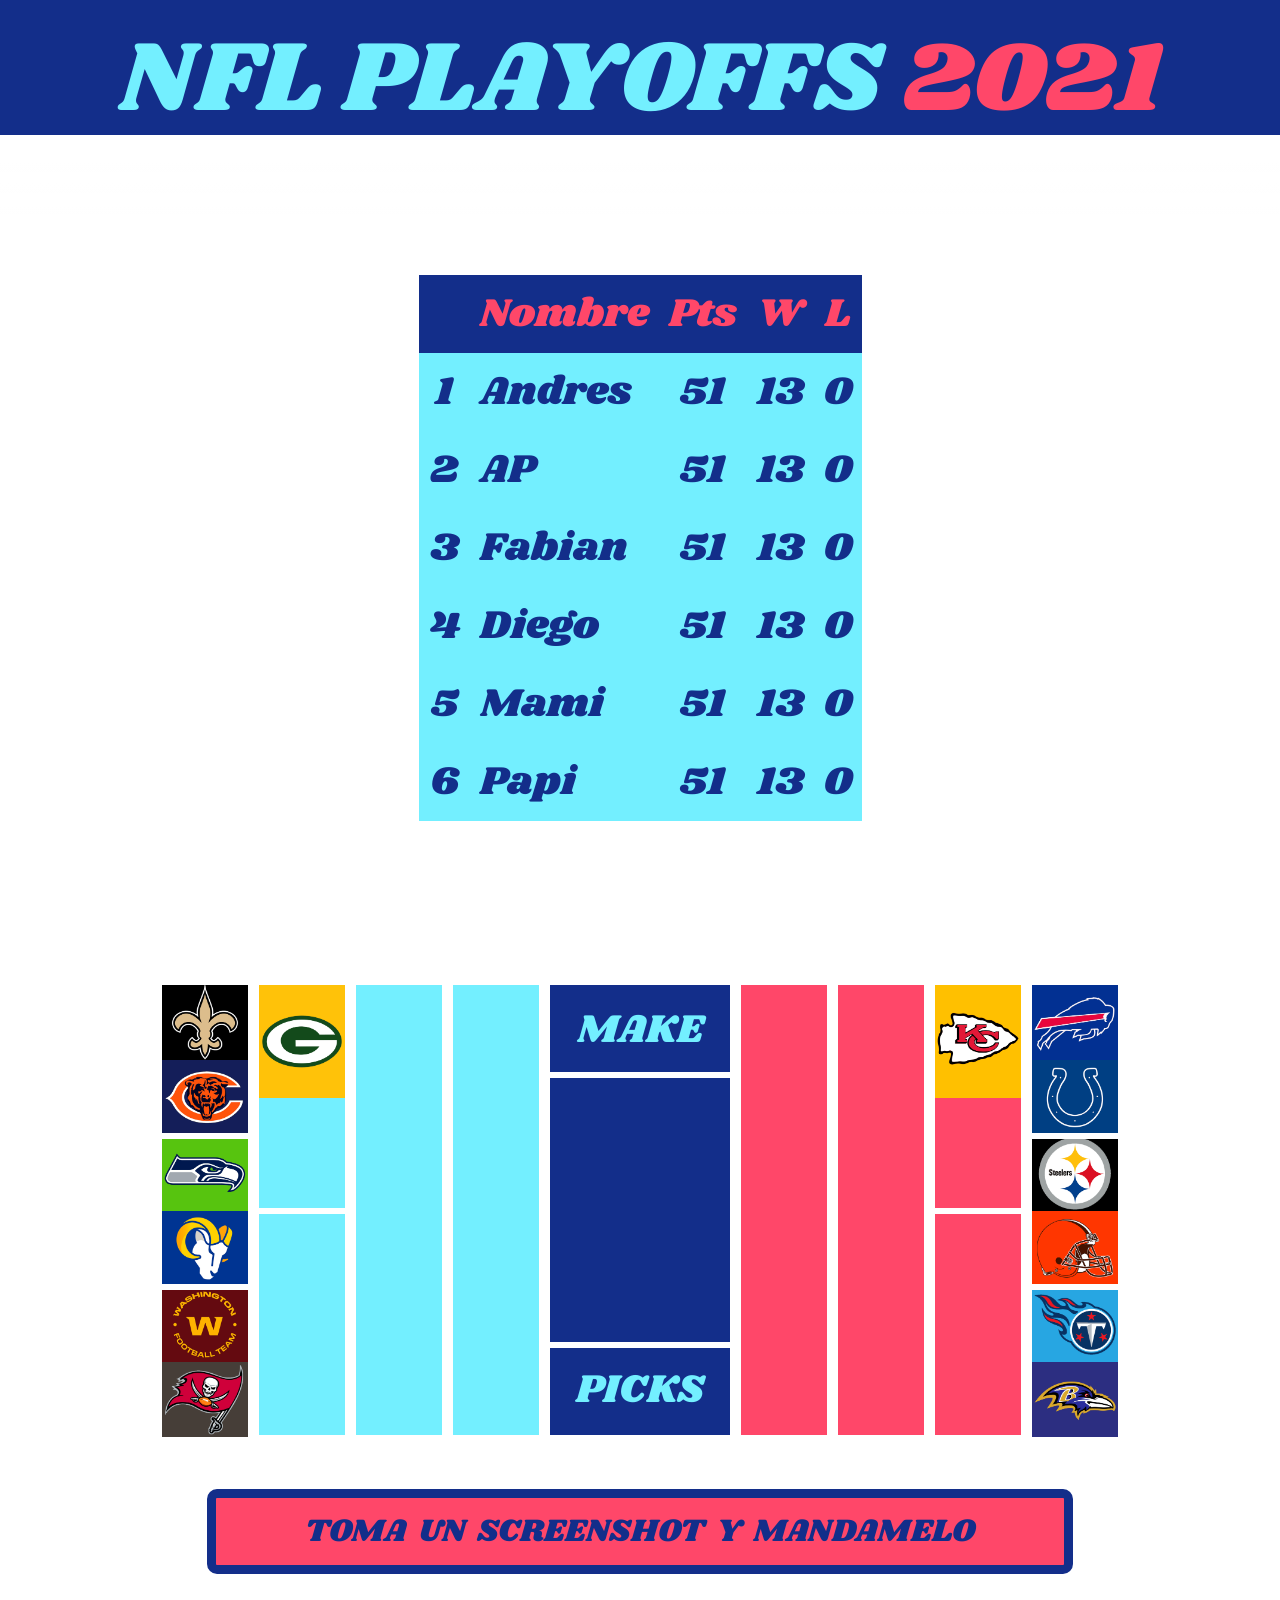
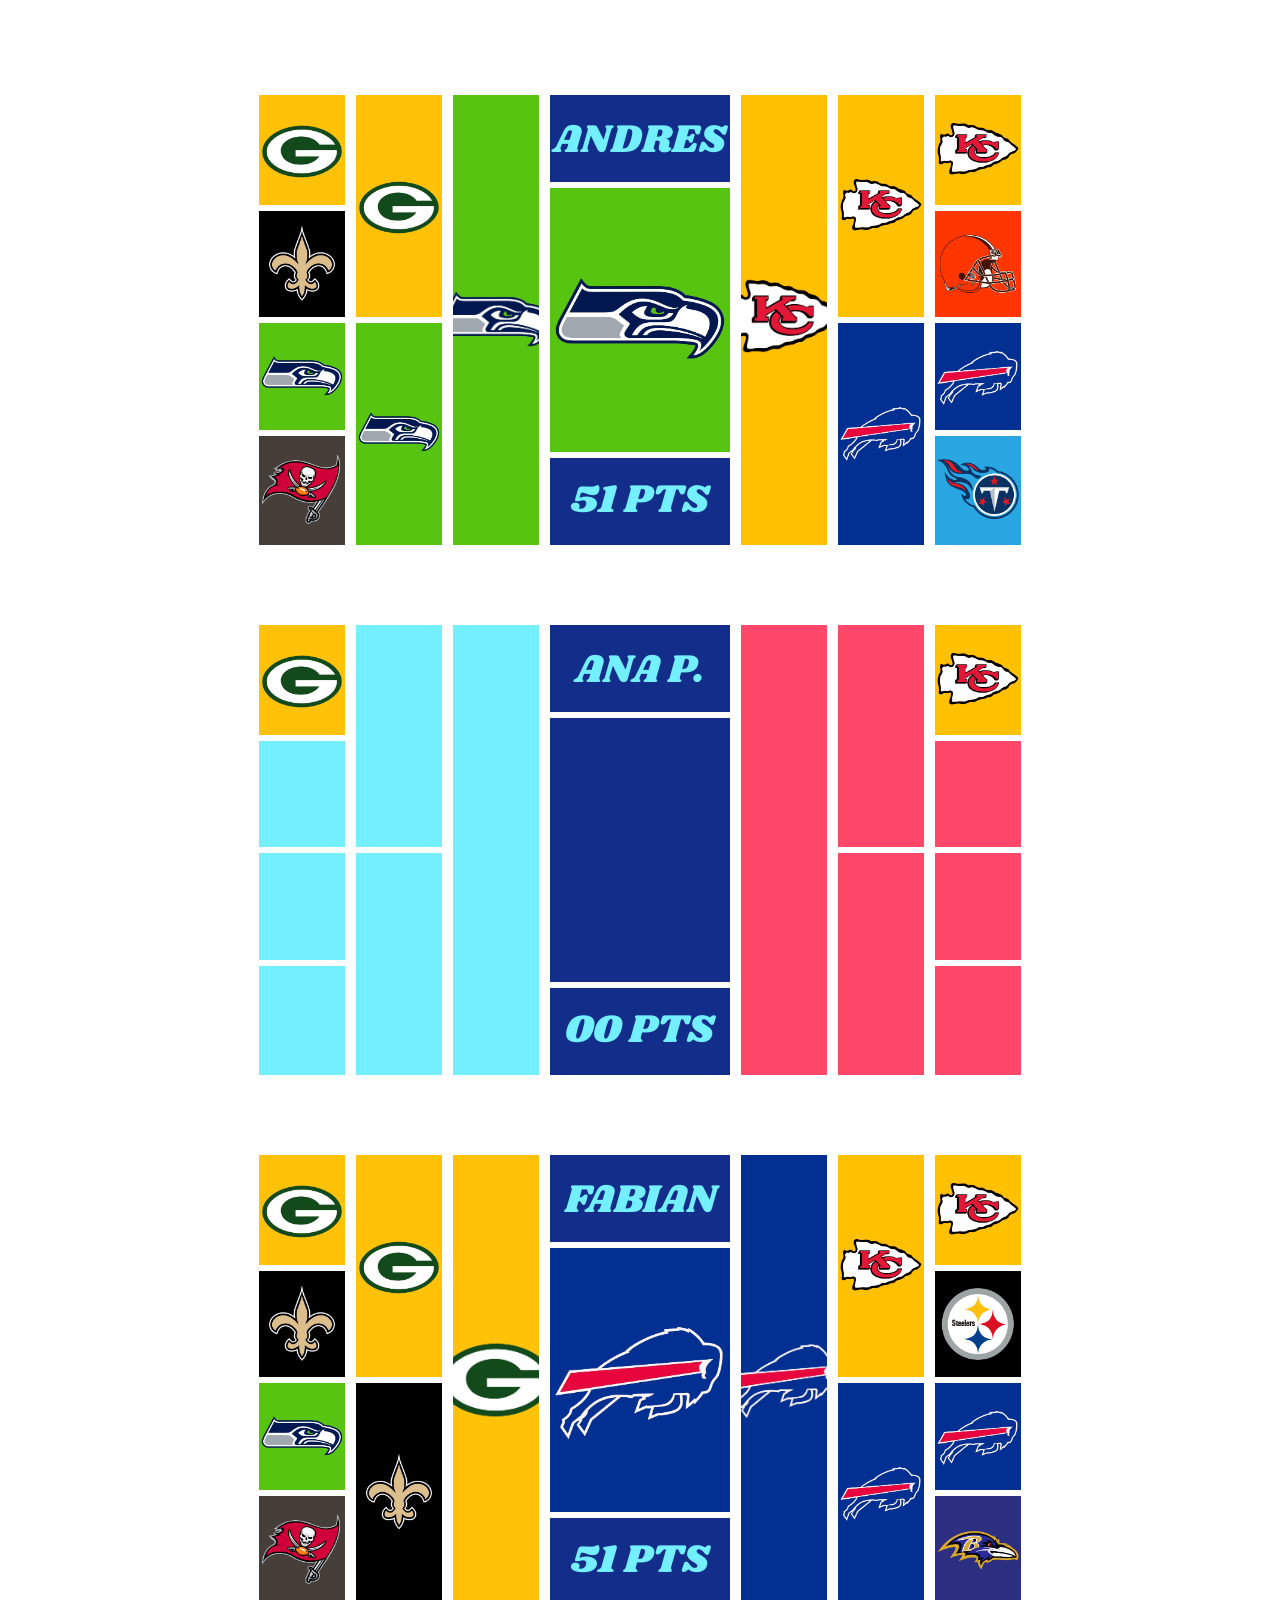
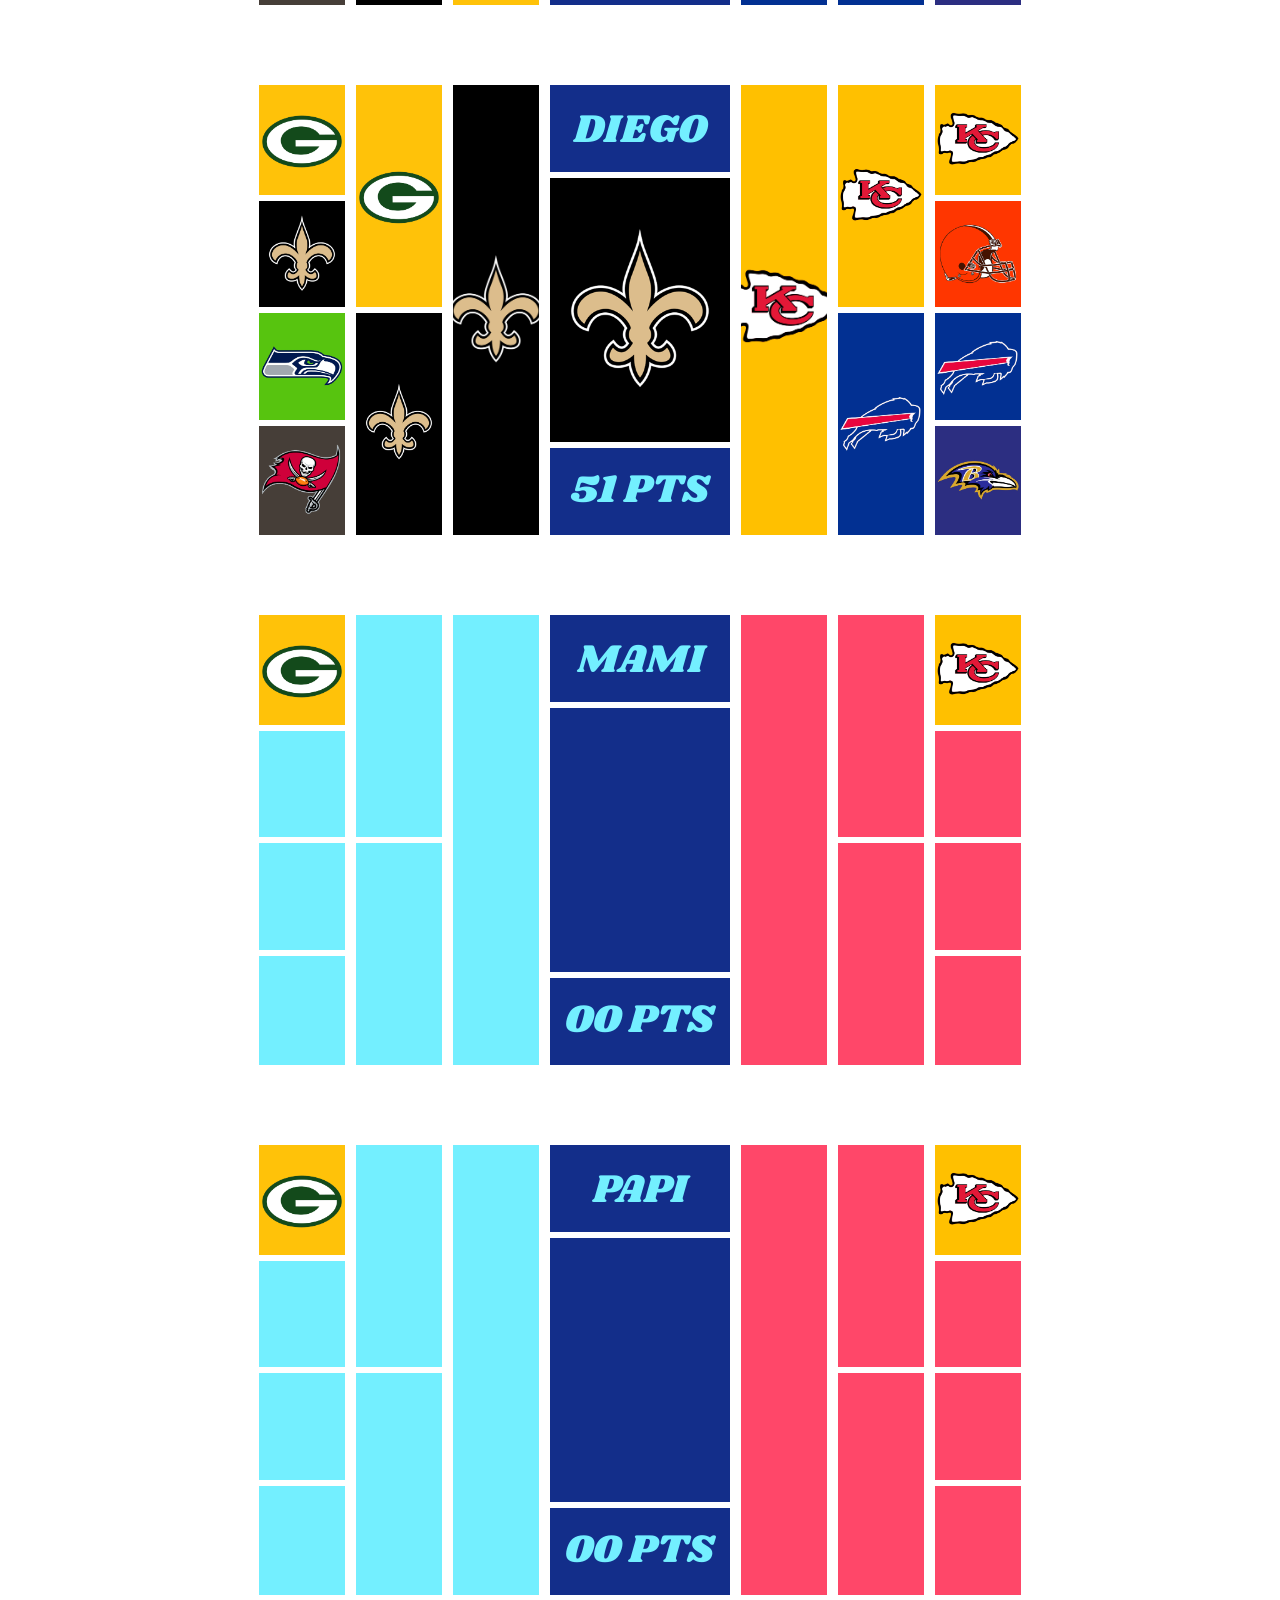
==== index.html @ fc42dcd6 "u" ====
<!doctype html>

<html>
<head>
  <meta charset="utf-8">
  <title>Predictions</title>

  <link rel="stylesheet" href="css/style.css">
  <script src="js/jquery-3.5.1.min.js"></script>
  <script src="js/script.js"></script>
  <script src="js/make_picks.js"></script>

	<link rel="icon" href="icon.png">
  <link rel="apple-touch-icon-precomposed" href="custom_icon.png"/> 
  <link rel="apple-touch-icon" href="custom_icon.png"/> 
  <meta name="apple-mobile-web-app-capable" content="yes" />
  
  <!-- fonts -->
  <link rel="preconnect" href="https://fonts.gstatic.com">
  <link href="https://fonts.googleapis.com/css2?family=Shrikhand&display=swap" rel="stylesheet">
</head>


<body onload="initPicks(); init(); ">
<div class="bar">
</div>

<div class="bar2 sticky">
	<span class="headin">NFL PLAYOFFS </span>
	<span class="headin h2">2021</span>
	
	<div class="bar3">
	</div>
</div>



<div style="height: 110px;"></div>


<!-- STANDINGS -->
<div class="ptable">
  	<table>
		<tr class="col">
			<th></th>
			<th class="name">Nombre</th>
			<th>Pts</th>
			<th>W</th>
			<th>L</th>
        </tr>
            
		<tr class="wpos st0">
			<td>1</td>
			<td class="name">Andres</td>
			<td class="p">0</td>
			<td class="w">0</td>
			<td class="l">0</td>
		</tr>
		<tr class="wpos st1">
			<td>2</td>
			<td class="name">Ana Paula</td>
			<td class="p">0</td>
			<td class="w">0</td>
			<td class="l">0</td>
        </tr>
        <tr class="wpos st2">
			<td>3</td>
			<td class="name">Fabian</td>
			<td class="p">0</td>
			<td class="w">0</td>
			<td class="l">0</td>
		</tr>
		<tr class="wpos st3">
			<td>4</td>
			<td class="name">Diego</td>
			<td class="p">0</td>
			<td class="w">0</td>
			<td class="l">0</td>
        </tr>
        <tr class="wpos st4">
			<td>5</td>
			<td class="name">Mami</td>
			<td class="p">0</td>
			<td class="w">0</td>
			<td class="l">0</td>
		</tr>
		<tr class="wpos st5">
			<td>6</td>
			<td class="name">Papi</td>
			<td class="p">0</td>
			<td class="w">0</td>
			<td class="l">0</td>
        </tr>
	</table>
</div>


<div style="height: 50px;"></div>

<!-- MAKE PICKS -->
<div class="predBlock makePredBlock">
	<div class="roundBlock wcBlock nfc">
		<div class="wcGameBlock teamBlock g0">
			<div onclick="pick(0, 0)" class="gameTeam t0"></div>
			<div onclick="pick(0, 1)" class="gameTeam t1"></div>
		</div>
		<div class="wcGameBlock teamBlock g1">
			<div onclick="pick(1, 0)" class="gameTeam t0"></div>
			<div onclick="pick(1, 1)" class="gameTeam t1"></div>
		</div>
		<div class="wcGameBlock teamBlock g2">
			<div onclick="pick(2, 0)" class="gameTeam t0"></div>
			<div onclick="pick(2, 1)" class="gameTeam t1"></div>
		</div>
	</div>

	<div class="roundBlock divBlock nfc">		
		<div class="divGameBlock teamBlock g6">
			<div onclick="pick(6, 0)" class="gameTeam t0"></div>
			<div onclick="pick(6, 1)" class="gameTeam t1"></div>
		</div>
		<div class="divGameBlock teamBlock g7">
			<div onclick="pick(7, 0)" class="gameTeam t0"></div>
			<div onclick="pick(7, 1)" class="gameTeam t1"></div>
		</div>
	</div>

	<div class="roundBlock confBlock nfc g10">
		<div class="confGameBlock teamBlock">
			<div onclick="pick(10, 0)" class="gameTeam t0"></div>
			<div onclick="pick(10, 1)" class="gameTeam t1"></div>
		</div>	
	</div>

	<div class="roundBlock sbBlock nfc g12">
		<div onclick="pick(12, 0)" class="teamBlock sbTeam t0"></div>
	</div>

	<div class="roundBlock champBlock">
		<div class="teamBlock nameBlock">
			<p>MAKE</p>
		</div>
		<div class="teamBlock champTeam"></div>
		<div class="teamBlock ptsBlock">
			<p class="ptsP">PICKS</p>
		</div>
	</div>

	<div class="roundBlock sbBlock afc g12">
		<div onclick="pick(12, 1)" class="teamBlock sbTeam t1"></div>
	</div>

	<div class="roundBlock confBlock afc g11">	
		<div class="confGameBlock teamBlock">
			<div onclick="pick(11, 0)" class="gameTeam t0"></div>
			<div onclick="pick(11, 1)" class="gameTeam t1"></div>
		</div>	
	</div>

	<div class="roundBlock divBlock afc g8">
		<div class="divGameBlock teamBlock">
			<div onclick="pick(8, 0)" class="gameTeam t0"></div>
			<div onclick="pick(8, 1)" class="gameTeam t1"></div>
		</div>
		<div class="divGameBlock teamBlock g9">
			<div onclick="pick(9, 0)" class="gameTeam t0"></div>
			<div onclick="pick(9, 1)" class="gameTeam t1"></div>
		</div>
	</div>

	<div class="roundBlock wcBlock afc">
		<div class="wcGameBlock teamBlock g3">
			<div onclick="pick(3, 0)" class="gameTeam t0"></div>
			<div onclick="pick(3, 1)" class="gameTeam t1"></div>
		</div>
		<div class="wcGameBlock teamBlock g4">
			<div onclick="pick(4, 0)" class="gameTeam t0"></div>
			<div onclick="pick(4, 1)" class="gameTeam t1"></div>
		</div>
		<div class="wcGameBlock teamBlock g5">
			<div onclick="pick(5, 0)" class="gameTeam t0"></div>
			<div onclick="pick(5, 1)" class="gameTeam t1"></div>
		</div>
	</div>
	
	<div class="submit">
		<input value="TOMA  UN  SCREENSHOT  Y  MANDAMELO"></input>
	</div>
</div>


<div id="bot" style="height: 100px;"></div>



<div class="predBlock AndresPredBlock">
	<div class="roundBlock divBlock nfc">
		<div class="teamBlock divTeam tGB"></div>
		<div class="teamBlock divTeam t0"></div>
		<div class="teamBlock divTeam t1"></div>
		<div class="teamBlock divTeam t2"></div>
	</div>
	<div class="roundBlock confBlock nfc">
		<div class="teamBlock confTeam t0"></div>
		<div class="teamBlock confTeam t1"></div>
	</div>
	<div class="roundBlock sbBlock nfc">
		<div class="teamBlock sbTeam t0"></div>
	</div>

	<div class="roundBlock champBlock">
		<div class="teamBlock nameBlock">
			<p>ANDRES</p>
		</div>
		<div class="teamBlock champTeam"></div>
		<div class="teamBlock ptsBlock">
			<p class="ptsP">00 PTS</p>
		</div>
	</div>

	<div class="roundBlock sbBlock afc">
		<div class="teamBlock sbTeam t1"></div>
	</div>
	<div class="roundBlock confBlock afc">
		<div class="teamBlock confTeam t2"></div>
		<div class="teamBlock confTeam t3"></div>
	</div>
	<div class="roundBlock divBlock afc">
		<div class="teamBlock divTeam tKC"></div>
		<div class="teamBlock divTeam t3"></div>
		<div class="teamBlock divTeam t4"></div>
		<div class="teamBlock divTeam t5"></div>
	</div>
</div>


<div class="predBlock APPredBlock">
	<div class="roundBlock divBlock nfc">
		<div class="teamBlock divTeam tGB"></div>
		<div class="teamBlock divTeam t0"></div>
		<div class="teamBlock divTeam t1"></div>
		<div class="teamBlock divTeam t2"></div>
	</div>
	<div class="roundBlock confBlock nfc">
		<div class="teamBlock confTeam t0"></div>
		<div class="teamBlock confTeam t1"></div>
	</div>
	<div class="roundBlock sbBlock nfc">
		<div class="teamBlock sbTeam t0"></div>
	</div>

	<div class="roundBlock champBlock">
		<div class="teamBlock nameBlock">
			<p>ANA P.</p>
		</div>
		<div class="teamBlock champTeam"></div>
		<div class="teamBlock ptsBlock">
			<p class="ptsP">00 PTS</p>
		</div>
	</div>

	<div class="roundBlock sbBlock afc">
		<div class="teamBlock sbTeam t1"></div>
	</div>
	<div class="roundBlock confBlock afc">
		<div class="teamBlock confTeam t2"></div>
		<div class="teamBlock confTeam t3"></div>
	</div>
	<div class="roundBlock divBlock afc">
		<div class="teamBlock divTeam tKC"></div>
		<div class="teamBlock divTeam t3"></div>
		<div class="teamBlock divTeam t4"></div>
		<div class="teamBlock divTeam t5"></div>
	</div>
</div>


<div class="predBlock FabianPredBlock">
	<div class="roundBlock divBlock nfc">
		<div class="teamBlock divTeam tGB"></div>
		<div class="teamBlock divTeam t0"></div>
		<div class="teamBlock divTeam t1"></div>
		<div class="teamBlock divTeam t2"></div>
	</div>
	<div class="roundBlock confBlock nfc">
		<div class="teamBlock confTeam t0"></div>
		<div class="teamBlock confTeam t1"></div>
	</div>
	<div class="roundBlock sbBlock nfc">
		<div class="teamBlock sbTeam t0"></div>
	</div>

	<div class="roundBlock champBlock">
		<div class="teamBlock nameBlock">
			<p>FABIAN</p>
		</div>
		<div class="teamBlock champTeam"></div>
		<div class="teamBlock ptsBlock">
			<p class="ptsP">00 PTS</p>
		</div>
	</div>

	<div class="roundBlock sbBlock afc">
		<div class="teamBlock sbTeam t1"></div>
	</div>
	<div class="roundBlock confBlock afc">
		<div class="teamBlock confTeam t2"></div>
		<div class="teamBlock confTeam t3"></div>
	</div>
	<div class="roundBlock divBlock afc">
		<div class="teamBlock divTeam tKC"></div>
		<div class="teamBlock divTeam t3"></div>
		<div class="teamBlock divTeam t4"></div>
		<div class="teamBlock divTeam t5"></div>
	</div>
</div>


<div class="predBlock DiegoPredBlock">
	<div class="roundBlock divBlock nfc">
		<div class="teamBlock divTeam tGB"></div>
		<div class="teamBlock divTeam t0"></div>
		<div class="teamBlock divTeam t1"></div>
		<div class="teamBlock divTeam t2"></div>
	</div>
	<div class="roundBlock confBlock nfc">
		<div class="teamBlock confTeam t0"></div>
		<div class="teamBlock confTeam t1"></div>
	</div>
	<div class="roundBlock sbBlock nfc">
		<div class="teamBlock sbTeam t0"></div>
	</div>

	<div class="roundBlock champBlock">
		<div class="teamBlock nameBlock">
			<p>DIEGO</p>
		</div>
		<div class="teamBlock champTeam"></div>
		<div class="teamBlock ptsBlock">
			<p class="ptsP">00 PTS</p>
		</div>
	</div>

	<div class="roundBlock sbBlock afc">
		<div class="teamBlock sbTeam t1"></div>
	</div>
	<div class="roundBlock confBlock afc">
		<div class="teamBlock confTeam t2"></div>
		<div class="teamBlock confTeam t3"></div>
	</div>
	<div class="roundBlock divBlock afc">
		<div class="teamBlock divTeam tKC"></div>
		<div class="teamBlock divTeam t3"></div>
		<div class="teamBlock divTeam t4"></div>
		<div class="teamBlock divTeam t5"></div>
	</div>
</div>


<div class="predBlock MamiPredBlock">
	<div class="roundBlock divBlock nfc">
		<div class="teamBlock divTeam tGB"></div>
		<div class="teamBlock divTeam t0"></div>
		<div class="teamBlock divTeam t1"></div>
		<div class="teamBlock divTeam t2"></div>
	</div>
	<div class="roundBlock confBlock nfc">
		<div class="teamBlock confTeam t0"></div>
		<div class="teamBlock confTeam t1"></div>
	</div>
	<div class="roundBlock sbBlock nfc">
		<div class="teamBlock sbTeam t0"></div>
	</div>

	<div class="roundBlock champBlock">
		<div class="teamBlock nameBlock">
			<p>MAMI</p>
		</div>
		<div class="teamBlock champTeam"></div>
		<div class="teamBlock ptsBlock">
			<p class="ptsP">00 PTS</p>
		</div>
	</div>

	<div class="roundBlock sbBlock afc">
		<div class="teamBlock sbTeam t1"></div>
	</div>
	<div class="roundBlock confBlock afc">
		<div class="teamBlock confTeam t2"></div>
		<div class="teamBlock confTeam t3"></div>
	</div>
	<div class="roundBlock divBlock afc">
		<div class="teamBlock divTeam tKC"></div>
		<div class="teamBlock divTeam t3"></div>
		<div class="teamBlock divTeam t4"></div>
		<div class="teamBlock divTeam t5"></div>
	</div>
</div>


<div class="predBlock PapiPredBlock">
	<div class="roundBlock divBlock nfc">
		<div class="teamBlock divTeam tGB"></div>
		<div class="teamBlock divTeam t0"></div>
		<div class="teamBlock divTeam t1"></div>
		<div class="teamBlock divTeam t2"></div>
	</div>
	<div class="roundBlock confBlock nfc">
		<div class="teamBlock confTeam t0"></div>
		<div class="teamBlock confTeam t1"></div>
	</div>
	<div class="roundBlock sbBlock nfc">
		<div class="teamBlock sbTeam t0"></div>
	</div>

	<div class="roundBlock champBlock">
		<div class="teamBlock nameBlock">
			<p>PAPI</p>
		</div>
		<div class="teamBlock champTeam"></div>
		<div class="teamBlock ptsBlock">
			<p class="ptsP">00 PTS</p>
		</div>
	</div>

	<div class="roundBlock sbBlock afc">
		<div class="teamBlock sbTeam t1"></div>
	</div>
	<div class="roundBlock confBlock afc">
		<div class="teamBlock confTeam t2"></div>
		<div class="teamBlock confTeam t3"></div>
	</div>
	<div class="roundBlock divBlock afc">
		<div class="teamBlock divTeam tKC"></div>
		<div class="teamBlock divTeam t3"></div>
		<div class="teamBlock divTeam t4"></div>
		<div class="teamBlock divTeam t5"></div>
	</div>
</div>




</body>

</html>
---- css/style.css ----
:root {
    --blue-color: rgb(19, 46, 138);
    --teal-color: rgb(115, 239, 255);
	--red-color: rgb(255, 71, 105);
	--full-height: 450px;
	--half-height: 225px;
	--fourth-height: 112.5px;
	--sixty-height: 270px;
	--twenty-height: 90px;

	--col-width: 86px;
	--double-col-width: 180px;
}

body,p,h1,h2,h3,h4,h5,h6 {font-family: 'Shrikhand', sans-serif; font-weight: 400;}
body, html {
    padding: 0;
    margin: 0;
    /* background-color: var(--blue-color); */
}



.bar {
	width: 100%;
	background-color: var(--blue-color);
	height: 160px;
	text-align: center;
	z-index: 2;
}

.bar3 {
	width: 100%;
	background-image: linear-gradient(0deg, rgba(255, 255, 255, 0) 0%, rgba(255, 255, 255, 1) 70%, rgba(255, 255, 255, 1) 100%);
	height: 90px;
	z-index: 1;
}
.sticky {
	width: 100%;
	background-color: var(--blue-color);

	position: sticky;
	top: 0;
	height: 110px;
	margin-top: -135px;
	text-align: center;
}
.headin{
	text-align: center;
	text-decoration: none;
    color: var(--teal-color);
	margin: 20px 0;
	display: inline;
	font-size: 100px;
	line-height: 110px;
	z-index: 3;
}
.h2 {
    color: var(--red-color);
}


.ptable table{
	margin: 30px auto;
    border-collapse: collapse;
	font-size: 40px;
	font-weight: 400;
}	
.ptable{
	margin: 0px 0% 20px 0%;
}
th, td {
    padding: 10px;
}
.col{
	background-color: var(--blue-color);
	color: var(--red-color);
}
th {
	font-weight: 400;
}
.wpos{
	background-color: var(--teal-color);
	text-align: center;
}
.wpos td{
	color: var(--blue-color);
}
.wpos:hover{
	/* background-color: var(--teal-color); */
	cursor: default;
}
.wpos:hover td{
	color: var(--red-color);
}
.name {
    text-align: left;
	font-weight: 400;
}

.predBlock {
	margin: 80px auto;
	display: block;
	/* border:rgb(158, 0, 250) 5px solid; */
	text-align: center;
	height: var(--full-height);
	
}
.roundBlock {
	/* background-color: blue; */
	width: var(--col-width);
	height: 100%;
	display: inline-block;
	margin: 4px;
	padding: 0;
	vertical-align: top;
}
/* .divBlock {
	background-color: blue;
}
.confBlock {
	background-color: rgb(98, 135, 255);
}
.sbBlock {
	background-color: rgb(142, 191, 255);
} */
.champBlock {
	/* background-color: rgb(203, 238, 255); */
	width: var(--double-col-width);
}
.nfc {background-color: var(--teal-color);}
.afc {background-color: var(--red-color);}

.teamBlock {
	outline: white solid 3px;
	width: 100%;
	vertical-align: top;
	background-size: cover;
	background-position: center;
}
.divTeam {
	height: 25%;
	line-height: var(--fourth-height);
}
.confTeam {
	height: 50%;
	line-height: var(--half-height);
}
.sbTeam {
	height: 100%;
	line-height: var(--full-height);
}
.champTeam {
	height: 60%;
	line-height: var(--sixty-height);	
	background-color: var(--blue-color);
}
.nameBlock {
	height: 20%;
}
.ptsBlock {
	height: 20%;
}
.nameBlock, .ptsBlock {
	font-size: 30px;
	line-height: var(--twenty-height);
	vertical-align: middle;
	background-color: var(--blue-color);
	color: var(--teal-color);
}
.teamBlock p {
	margin: 0;
	font-size: 40px;
}
.champTeam p{
	font-size: 60px;
}
.tGB {
	background-image: url(GB.png);
}
.tKC {
	background-image: url(KC.png);
}

.submit {
	margin-top: 50px;
	margin-bottom: 50px;
}
input {
	background-color: var(--red-color);
	border-radius: 10px;
	color: var(--blue-color);
	font-family: 'Shrikhand', sans-serif; 
	font-weight: 400;
	font-size: 32px;
	border: var(--blue-color) solid 9px;
	padding: 10px 40px;
	width: 60%;
	text-align: center;

}


.gameTeam {
	height: 50%;
	/* outline: black 2px dashed; */
	width: 100%;
	background-position: center;
	background-size: cover;
}
.wcGameBlock {
	height: 33.3334%;
}
.divGameBlock {
	height: 50%;
}
.confGameBlock {
	height: 100%;
}


.confGameBlock, .wcGameBlock, .divGameBlock, .confGameBlock {
	padding-bottom: 1px;
}


/* FOR SMALL SCREENS */
@media (max-width:1030px){
	:root {
		--full-height: 480px;
		--half-height: 240px;
		--fourth-height: 120px;
		--sixty-height: 288px;
		--twenty-height: 96px;
	
		--col-width: 84px;
		--double-col-width: 180px;
	}
	
	.headin{
		font-size: 85px;
	}

	.ptable table{
		font-size: 55px;
		font-weight: 400;
	}	
	
	.predBlock {height: var(--full-height);}

	.predBlock {margin: 100px auto;}

	.roundBlock {
		width: var(--col-width);
	}
	.champBlock {
		/* background-color: rgb(203, 238, 255); */
		width: var(--double-col-width);
	}
	.nameBlock p, .ptsBlock p{
		font-size: 46px;
	}

	input {
		width: 80%;
		text-align: center;	
	}
	#bot {
		margin-bottom: 300px;
	}

	/* HORIZONTAL SMALL SCREEN */
    @media (orientation: landscape) {
        .bar, .bar2 {
          display: none;
        }
      }
}
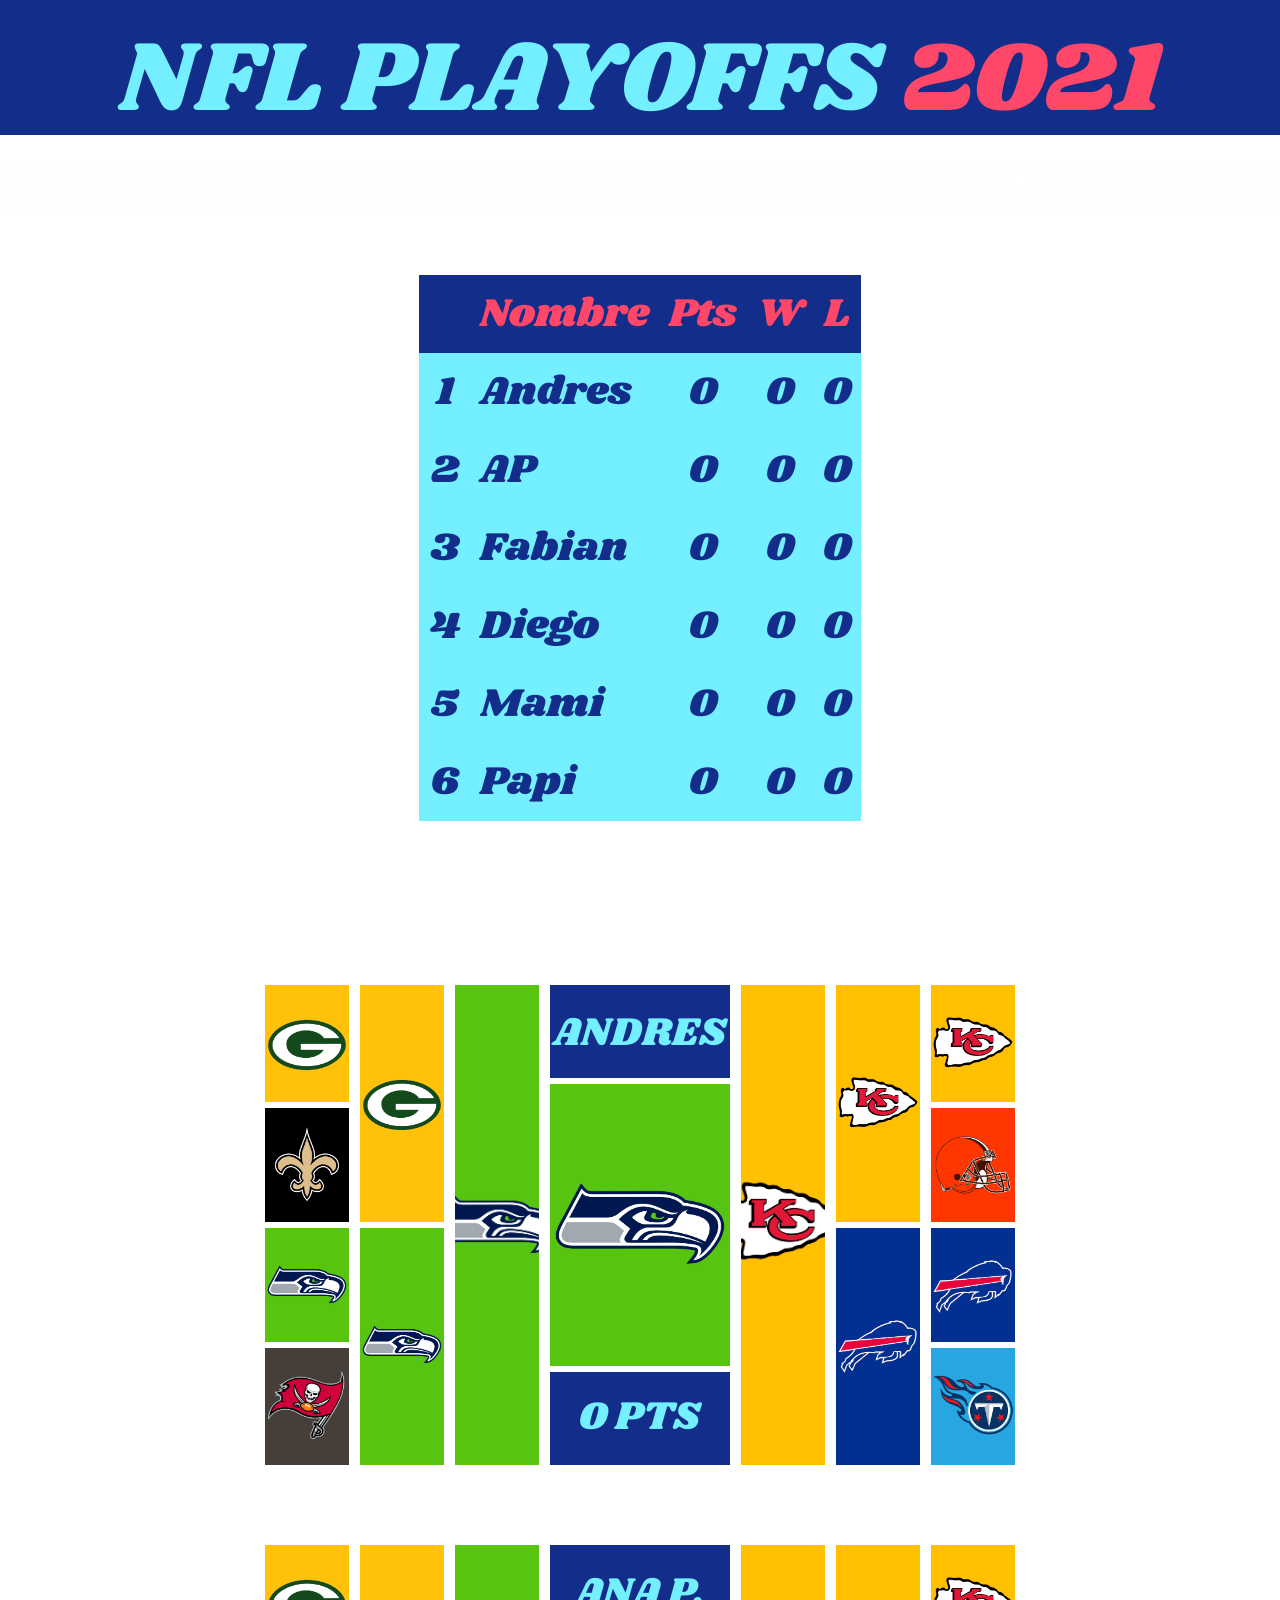
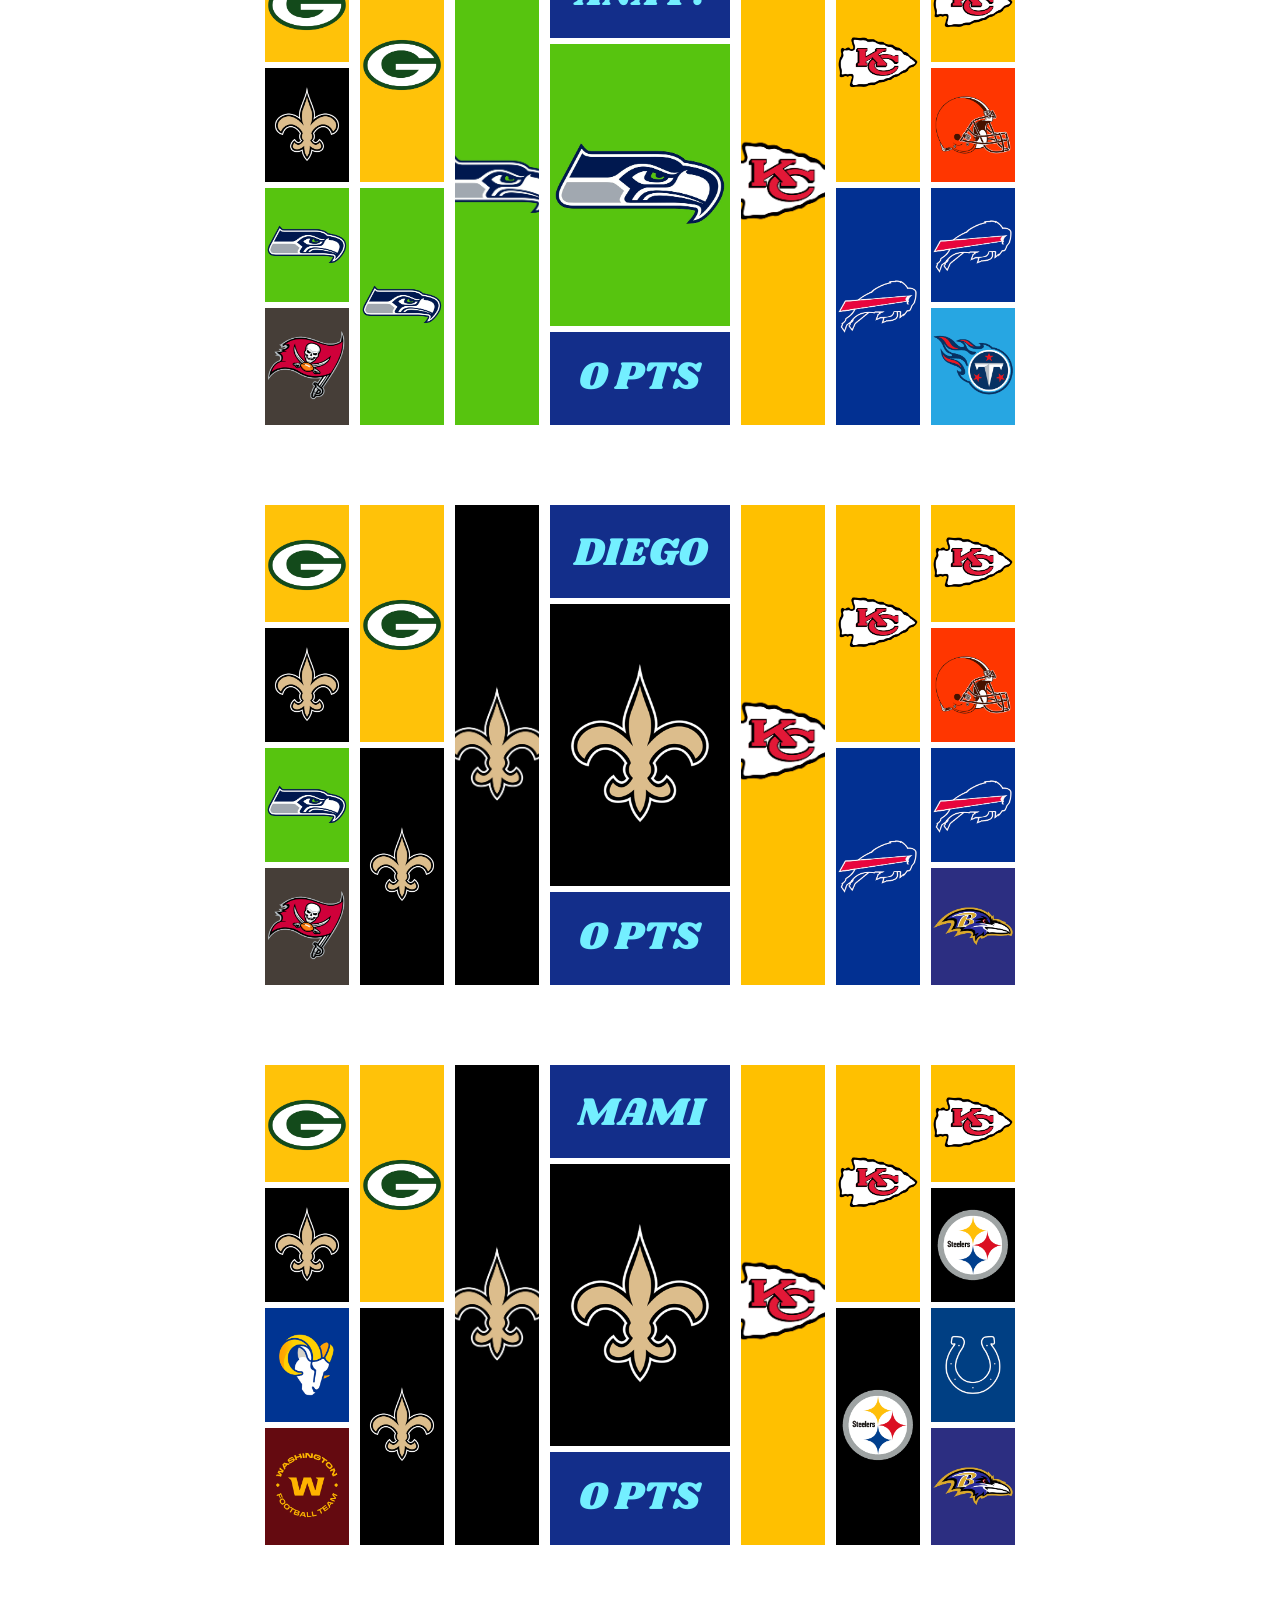
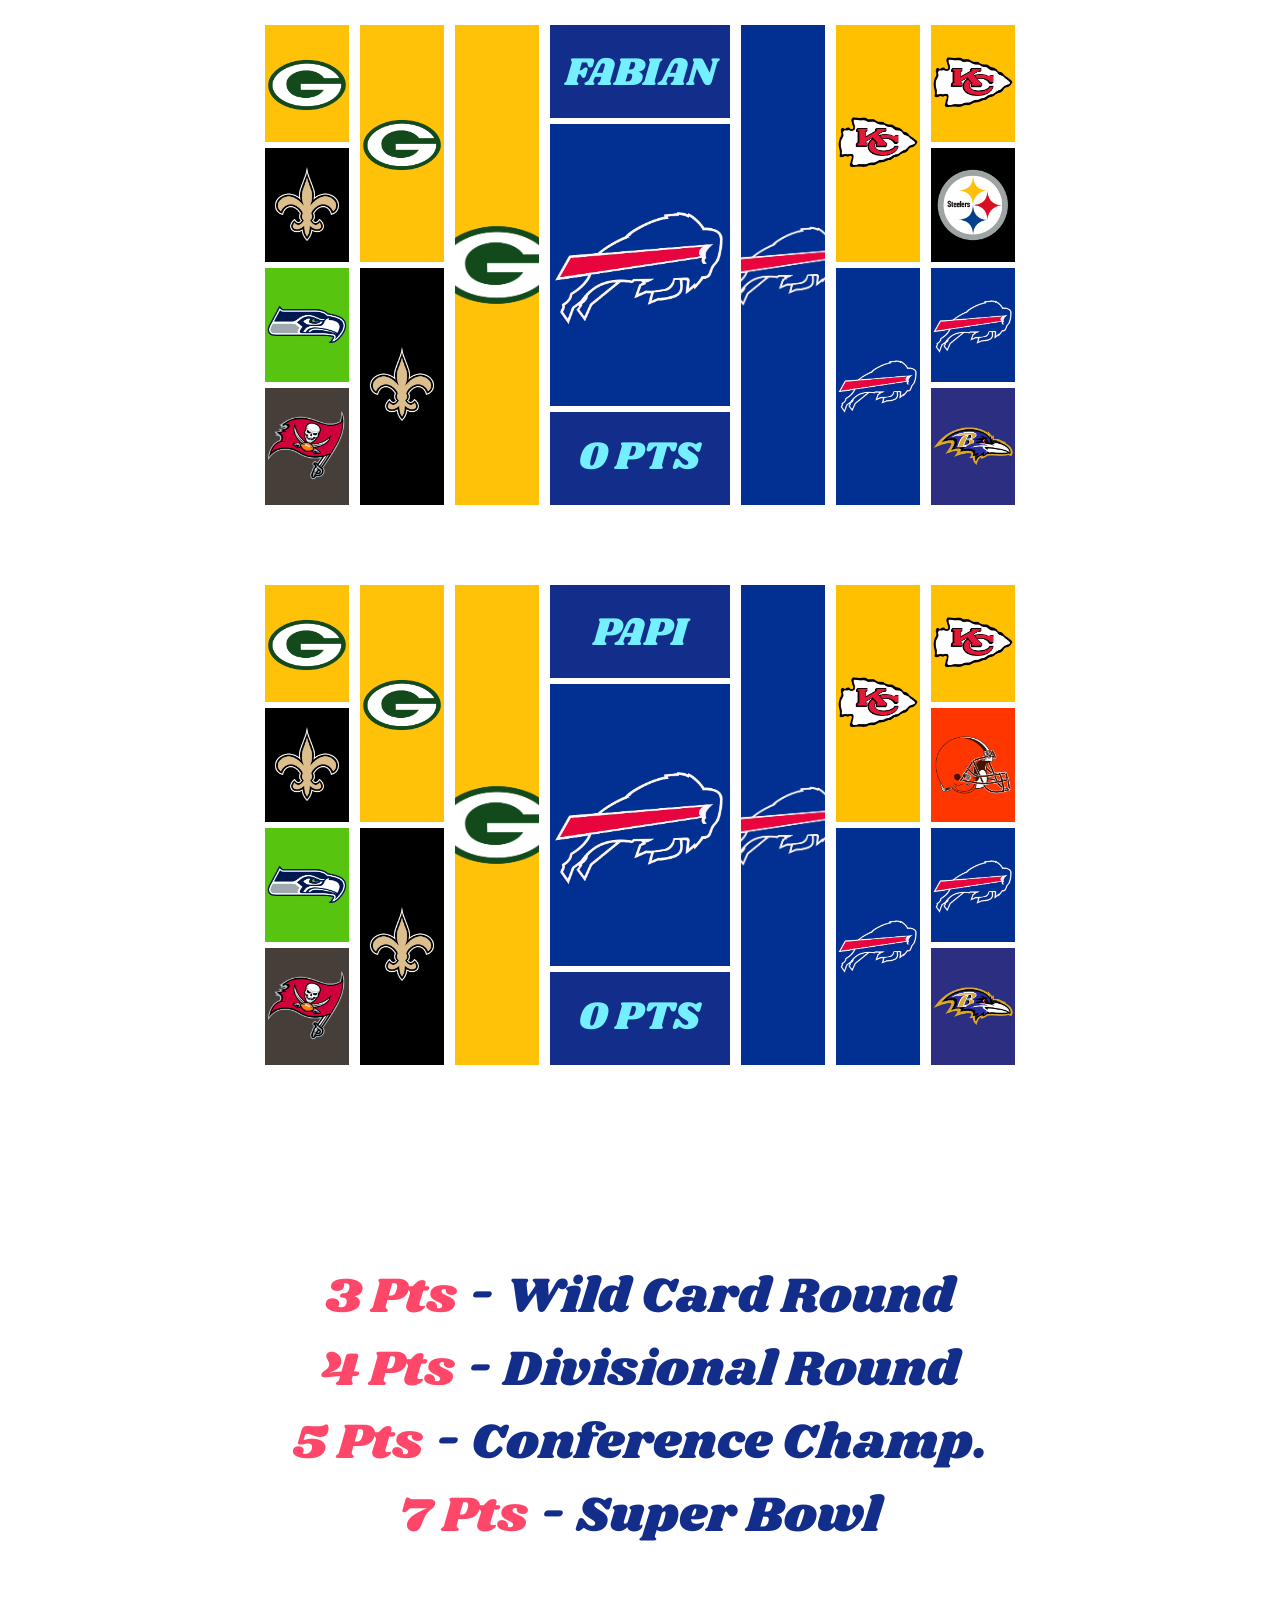
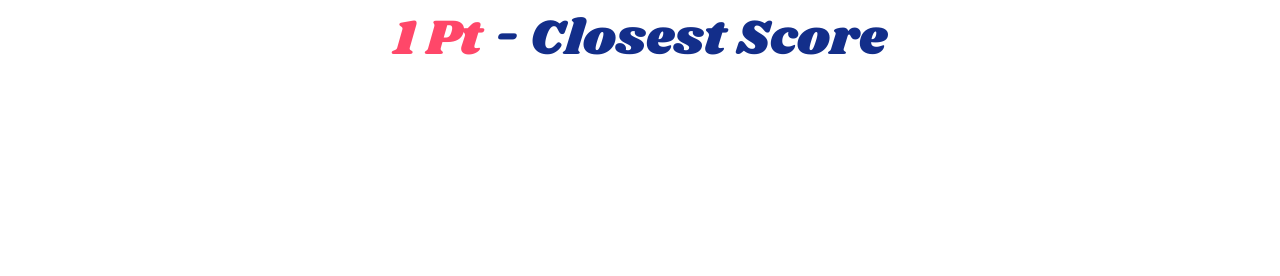
==== commit 1ba09ae2: "u" ====
--- a/index.html
+++ b/index.html
@@ -98,7 +98,7 @@
 <div style="height: 50px;"></div>
 
 <!-- MAKE PICKS -->
-<div class="predBlock makePredBlock">
+<!-- <div class="predBlock makePredBlock">
 	<div class="roundBlock wcBlock nfc">
 		<div class="wcGameBlock teamBlock g0">
 			<div onclick="pick(0, 0)" class="gameTeam t0"></div>
@@ -186,10 +186,7 @@
 	<div class="submit">
 		<input value="TOMA  UN  SCREENSHOT  Y  MANDAMELO"></input>
 	</div>
-</div>
-
-
-<div id="bot" style="height: 100px;"></div>
+</div> -->
 
 
 
@@ -275,6 +272,90 @@
 </div>
 
 
+
+
+<div class="predBlock DiegoPredBlock">
+	<div class="roundBlock divBlock nfc">
+		<div class="teamBlock divTeam tGB"></div>
+		<div class="teamBlock divTeam t0"></div>
+		<div class="teamBlock divTeam t1"></div>
+		<div class="teamBlock divTeam t2"></div>
+	</div>
+	<div class="roundBlock confBlock nfc">
+		<div class="teamBlock confTeam t0"></div>
+		<div class="teamBlock confTeam t1"></div>
+	</div>
+	<div class="roundBlock sbBlock nfc">
+		<div class="teamBlock sbTeam t0"></div>
+	</div>
+
+	<div class="roundBlock champBlock">
+		<div class="teamBlock nameBlock">
+			<p>DIEGO</p>
+		</div>
+		<div class="teamBlock champTeam"></div>
+		<div class="teamBlock ptsBlock">
+			<p class="ptsP">00 PTS</p>
+		</div>
+	</div>
+
+	<div class="roundBlock sbBlock afc">
+		<div class="teamBlock sbTeam t1"></div>
+	</div>
+	<div class="roundBlock confBlock afc">
+		<div class="teamBlock confTeam t2"></div>
+		<div class="teamBlock confTeam t3"></div>
+	</div>
+	<div class="roundBlock divBlock afc">
+		<div class="teamBlock divTeam tKC"></div>
+		<div class="teamBlock divTeam t3"></div>
+		<div class="teamBlock divTeam t4"></div>
+		<div class="teamBlock divTeam t5"></div>
+	</div>
+</div>
+
+
+<div class="predBlock MamiPredBlock">
+	<div class="roundBlock divBlock nfc">
+		<div class="teamBlock divTeam tGB"></div>
+		<div class="teamBlock divTeam t0"></div>
+		<div class="teamBlock divTeam t1"></div>
+		<div class="teamBlock divTeam t2"></div>
+	</div>
+	<div class="roundBlock confBlock nfc">
+		<div class="teamBlock confTeam t0"></div>
+		<div class="teamBlock confTeam t1"></div>
+	</div>
+	<div class="roundBlock sbBlock nfc">
+		<div class="teamBlock sbTeam t0"></div>
+	</div>
+
+	<div class="roundBlock champBlock">
+		<div class="teamBlock nameBlock">
+			<p>MAMI</p>
+		</div>
+		<div class="teamBlock champTeam"></div>
+		<div class="teamBlock ptsBlock">
+			<p class="ptsP">00 PTS</p>
+		</div>
+	</div>
+
+	<div class="roundBlock sbBlock afc">
+		<div class="teamBlock sbTeam t1"></div>
+	</div>
+	<div class="roundBlock confBlock afc">
+		<div class="teamBlock confTeam t2"></div>
+		<div class="teamBlock confTeam t3"></div>
+	</div>
+	<div class="roundBlock divBlock afc">
+		<div class="teamBlock divTeam tKC"></div>
+		<div class="teamBlock divTeam t3"></div>
+		<div class="teamBlock divTeam t4"></div>
+		<div class="teamBlock divTeam t5"></div>
+	</div>
+</div>
+
+
 <div class="predBlock FabianPredBlock">
 	<div class="roundBlock divBlock nfc">
 		<div class="teamBlock divTeam tGB"></div>
@@ -316,88 +397,6 @@
 </div>
 
 
-<div class="predBlock DiegoPredBlock">
-	<div class="roundBlock divBlock nfc">
-		<div class="teamBlock divTeam tGB"></div>
-		<div class="teamBlock divTeam t0"></div>
-		<div class="teamBlock divTeam t1"></div>
-		<div class="teamBlock divTeam t2"></div>
-	</div>
-	<div class="roundBlock confBlock nfc">
-		<div class="teamBlock confTeam t0"></div>
-		<div class="teamBlock confTeam t1"></div>
-	</div>
-	<div class="roundBlock sbBlock nfc">
-		<div class="teamBlock sbTeam t0"></div>
-	</div>
-
-	<div class="roundBlock champBlock">
-		<div class="teamBlock nameBlock">
-			<p>DIEGO</p>
-		</div>
-		<div class="teamBlock champTeam"></div>
-		<div class="teamBlock ptsBlock">
-			<p class="ptsP">00 PTS</p>
-		</div>
-	</div>
-
-	<div class="roundBlock sbBlock afc">
-		<div class="teamBlock sbTeam t1"></div>
-	</div>
-	<div class="roundBlock confBlock afc">
-		<div class="teamBlock confTeam t2"></div>
-		<div class="teamBlock confTeam t3"></div>
-	</div>
-	<div class="roundBlock divBlock afc">
-		<div class="teamBlock divTeam tKC"></div>
-		<div class="teamBlock divTeam t3"></div>
-		<div class="teamBlock divTeam t4"></div>
-		<div class="teamBlock divTeam t5"></div>
-	</div>
-</div>
-
-
-<div class="predBlock MamiPredBlock">
-	<div class="roundBlock divBlock nfc">
-		<div class="teamBlock divTeam tGB"></div>
-		<div class="teamBlock divTeam t0"></div>
-		<div class="teamBlock divTeam t1"></div>
-		<div class="teamBlock divTeam t2"></div>
-	</div>
-	<div class="roundBlock confBlock nfc">
-		<div class="teamBlock confTeam t0"></div>
-		<div class="teamBlock confTeam t1"></div>
-	</div>
-	<div class="roundBlock sbBlock nfc">
-		<div class="teamBlock sbTeam t0"></div>
-	</div>
-
-	<div class="roundBlock champBlock">
-		<div class="teamBlock nameBlock">
-			<p>MAMI</p>
-		</div>
-		<div class="teamBlock champTeam"></div>
-		<div class="teamBlock ptsBlock">
-			<p class="ptsP">00 PTS</p>
-		</div>
-	</div>
-
-	<div class="roundBlock sbBlock afc">
-		<div class="teamBlock sbTeam t1"></div>
-	</div>
-	<div class="roundBlock confBlock afc">
-		<div class="teamBlock confTeam t2"></div>
-		<div class="teamBlock confTeam t3"></div>
-	</div>
-	<div class="roundBlock divBlock afc">
-		<div class="teamBlock divTeam tKC"></div>
-		<div class="teamBlock divTeam t3"></div>
-		<div class="teamBlock divTeam t4"></div>
-		<div class="teamBlock divTeam t5"></div>
-	</div>
-</div>
-
-
 <div class="predBlock PapiPredBlock">
 	<div class="roundBlock divBlock nfc">
 		<div class="teamBlock divTeam tGB"></div>
@@ -438,7 +437,31 @@
 	</div>
 </div>
 
-
+<div style="margin-top: 200px;">
+	<div class="info">
+		<span class="ptsWc num">00 </span>
+		<span> - Wild Card Round</span>
+	</div>
+	<div class="info">
+		<span class="ptsDiv num">00 </span>
+		<span> - Divisional Round</span>
+	</div>
+	<div class="info">
+		<span class="ptsConf num">00 </span>
+		<span> - Conference Champ.</span>
+	</div>
+	<div class="info">
+		<span class="ptsSB num">00 </span>
+		<span> - Super Bowl</span>
+	</div>
+	<div class="info" style="margin-top: 50px;">
+		<span class="ptsScore num">00 </span>
+		<span> - Closest Score</span>
+	</div>
+</div>
+
+
+<div id="bot" style="height: 200px;"></div>
 
 
 </body>
--- a/css/style.css
+++ b/css/style.css
@@ -2,14 +2,25 @@
     --blue-color: rgb(19, 46, 138);
     --teal-color: rgb(115, 239, 255);
 	--red-color: rgb(255, 71, 105);
-	--full-height: 450px;
-	--half-height: 225px;
-	--fourth-height: 112.5px;
-	--sixty-height: 270px;
-	--twenty-height: 90px;
-
-	--col-width: 86px;
+	
+	--full-height: 480px;
+	--half-height: 240px;
+	--fourth-height: 120px;
+	--sixty-height: 288px;
+	--twenty-height: 96px;
+
+	--col-width: 84px;
 	--double-col-width: 180px;
+
+
+	--full-height2: 450px;
+	--half-height2: 225px;
+	--fourth-height2: 112.5px;
+	--sixty-height2: 270px;
+	--twenty-height2: 90px;
+
+	--col-width2: 86px;
+	--double-col-width2: 180px;
 }
 
 body,p,h1,h2,h3,h4,h5,h6 {font-family: 'Shrikhand', sans-serif; font-weight: 400;}
@@ -223,6 +234,22 @@
 	padding-bottom: 1px;
 }
 
+.info {
+	display: block;
+	width: 90%;
+	font-size: 50px;
+	color: var(--blue-color);
+	text-align: center;
+	margin: auto;
+}
+.num {
+	color: var(--red-color);
+}
+
+.info span {
+	text-align: center;
+	/* display: block; */
+}
 
 /* FOR SMALL SCREENS */
 @media (max-width:1030px){
@@ -233,7 +260,7 @@
 		--sixty-height: 288px;
 		--twenty-height: 96px;
 	
-		--col-width: 84px;
+		--col-width: 120px;
 		--double-col-width: 180px;
 	}
 	
@@ -258,7 +285,7 @@
 		width: var(--double-col-width);
 	}
 	.nameBlock p, .ptsBlock p{
-		font-size: 46px;
+		font-size: 38px;
 	}
 
 	input {
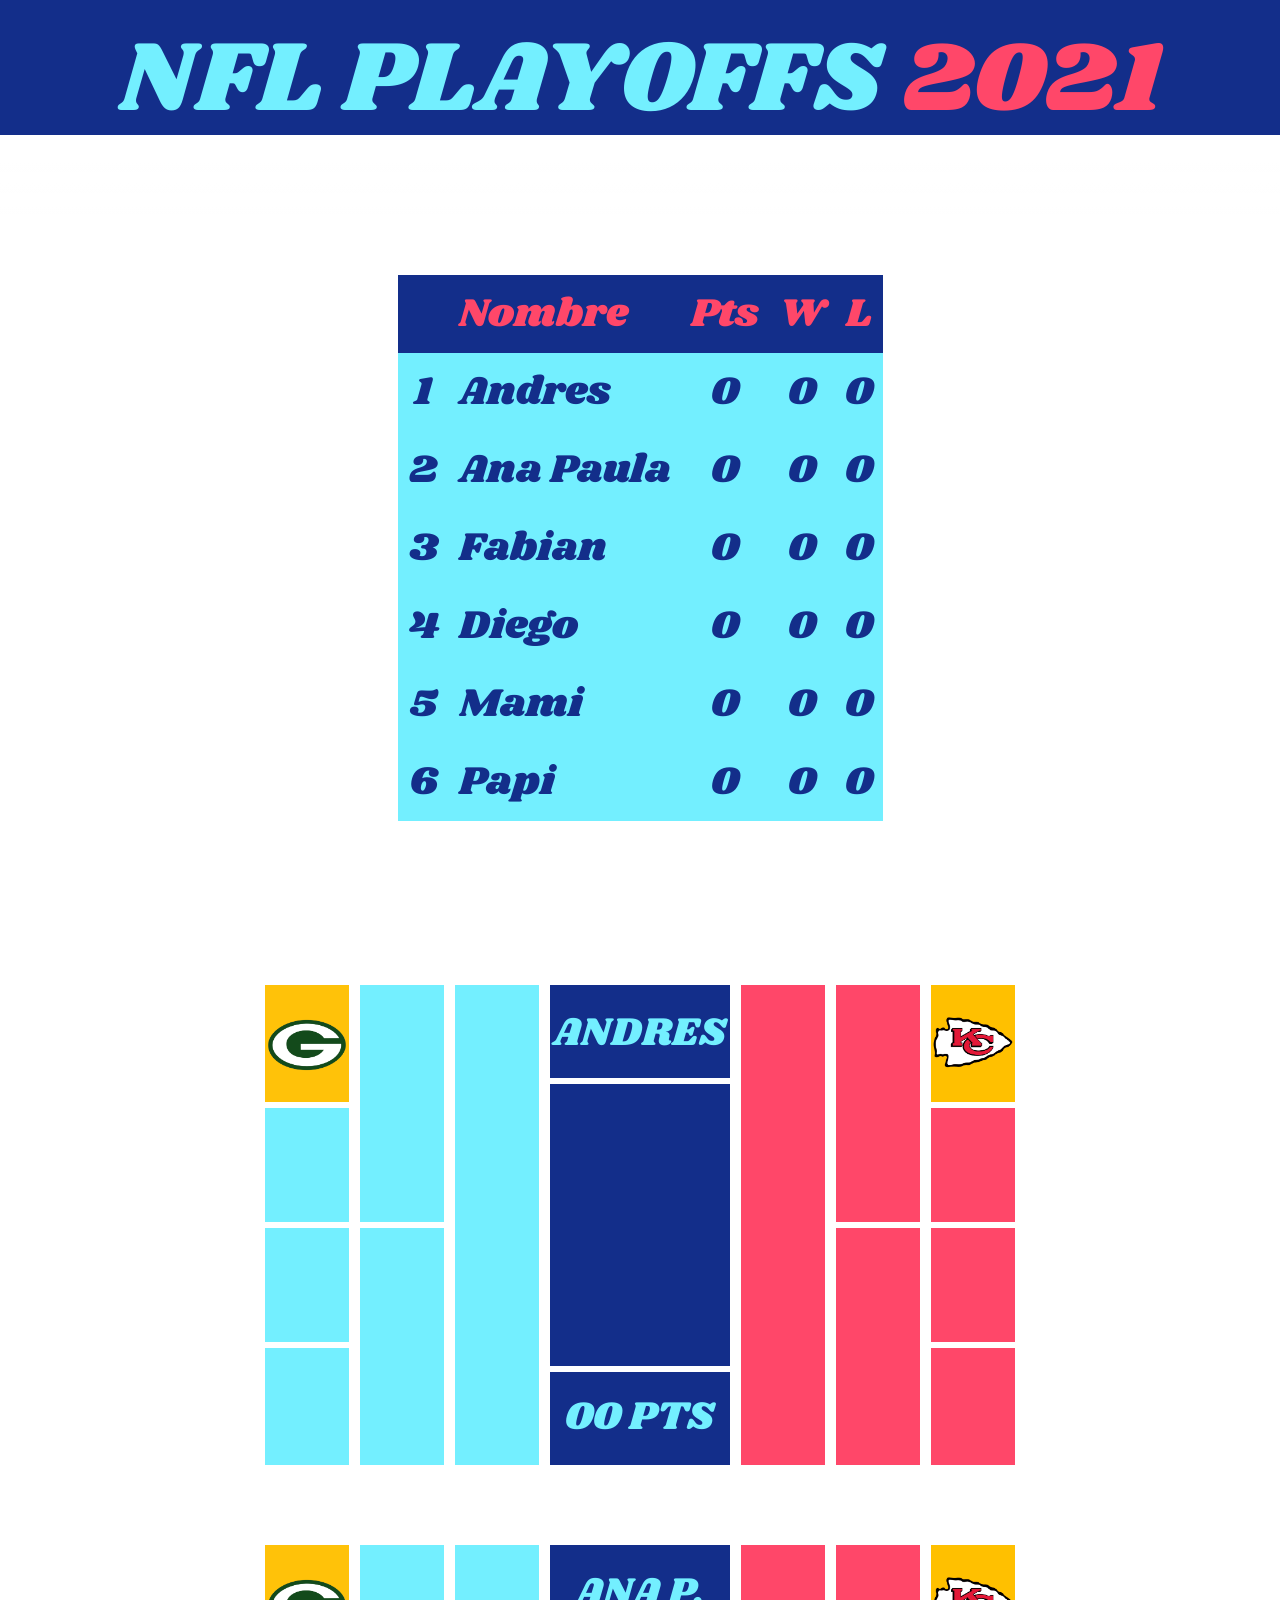
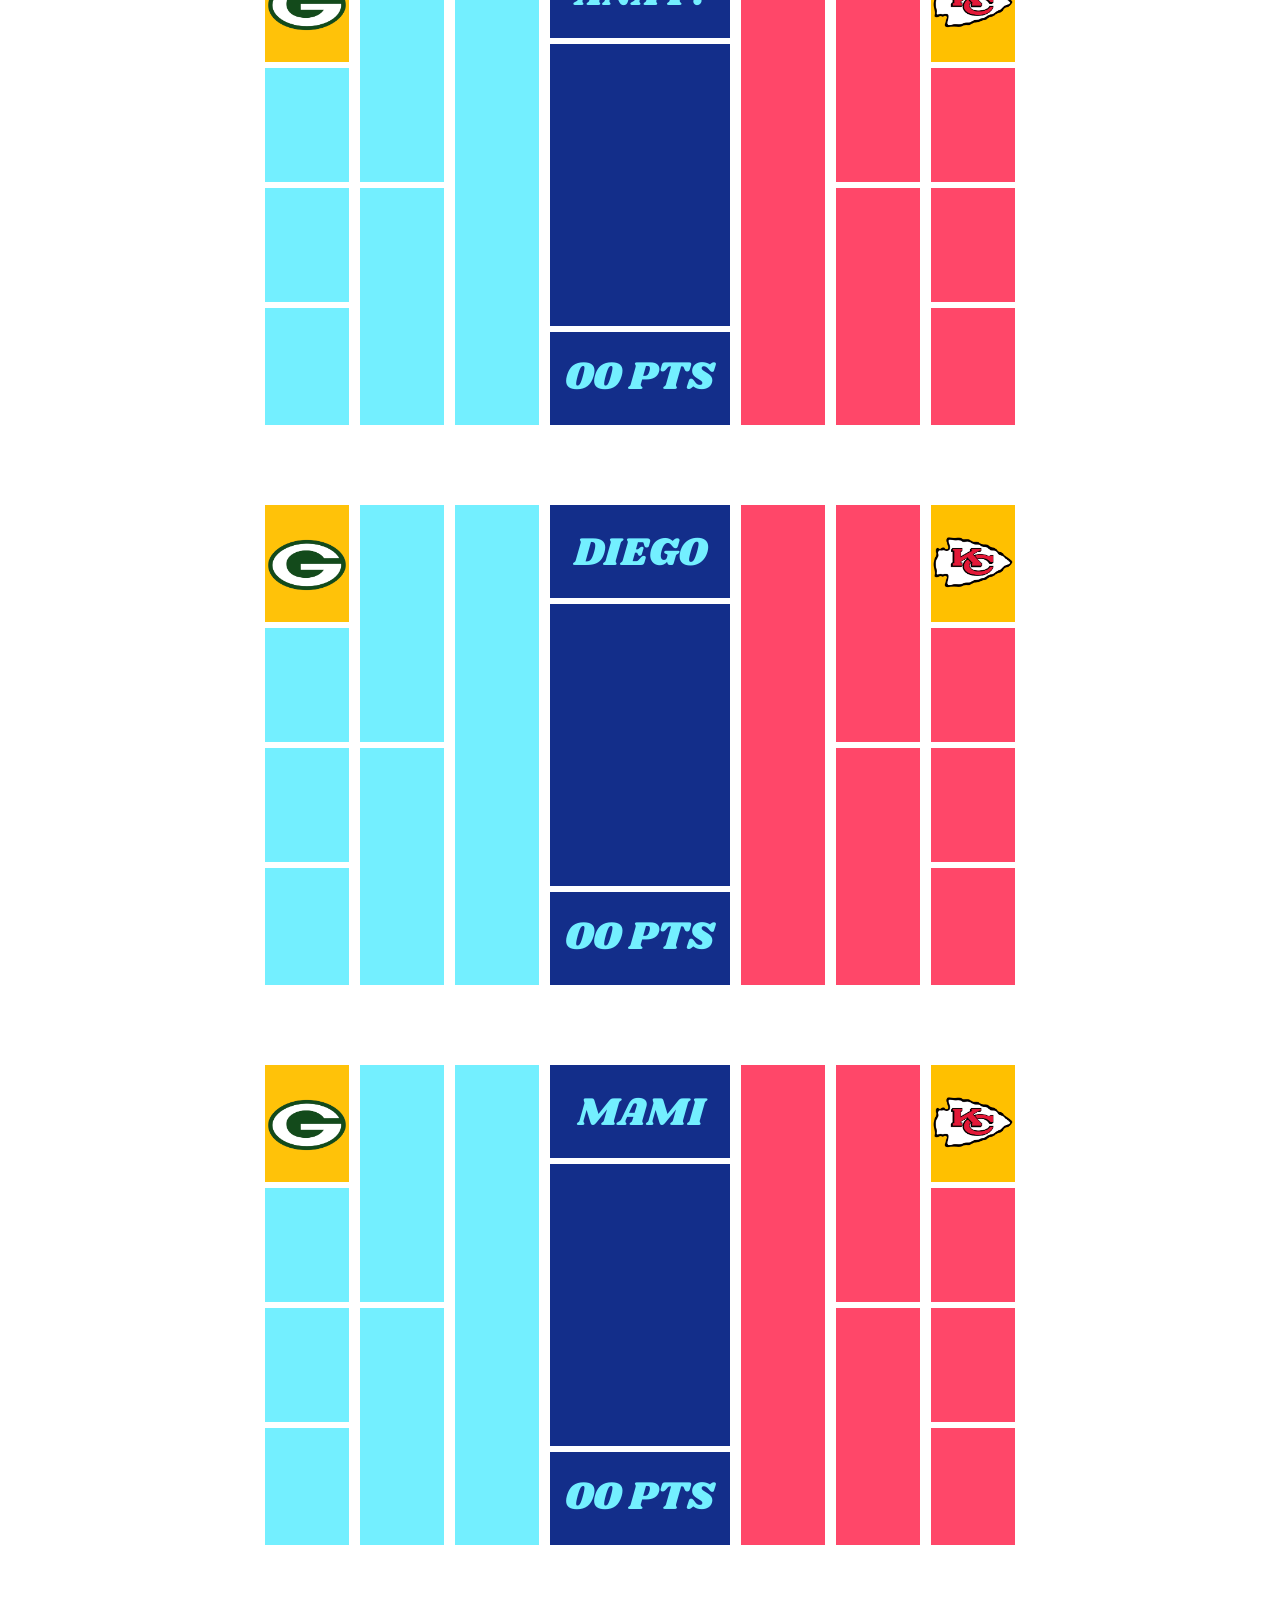
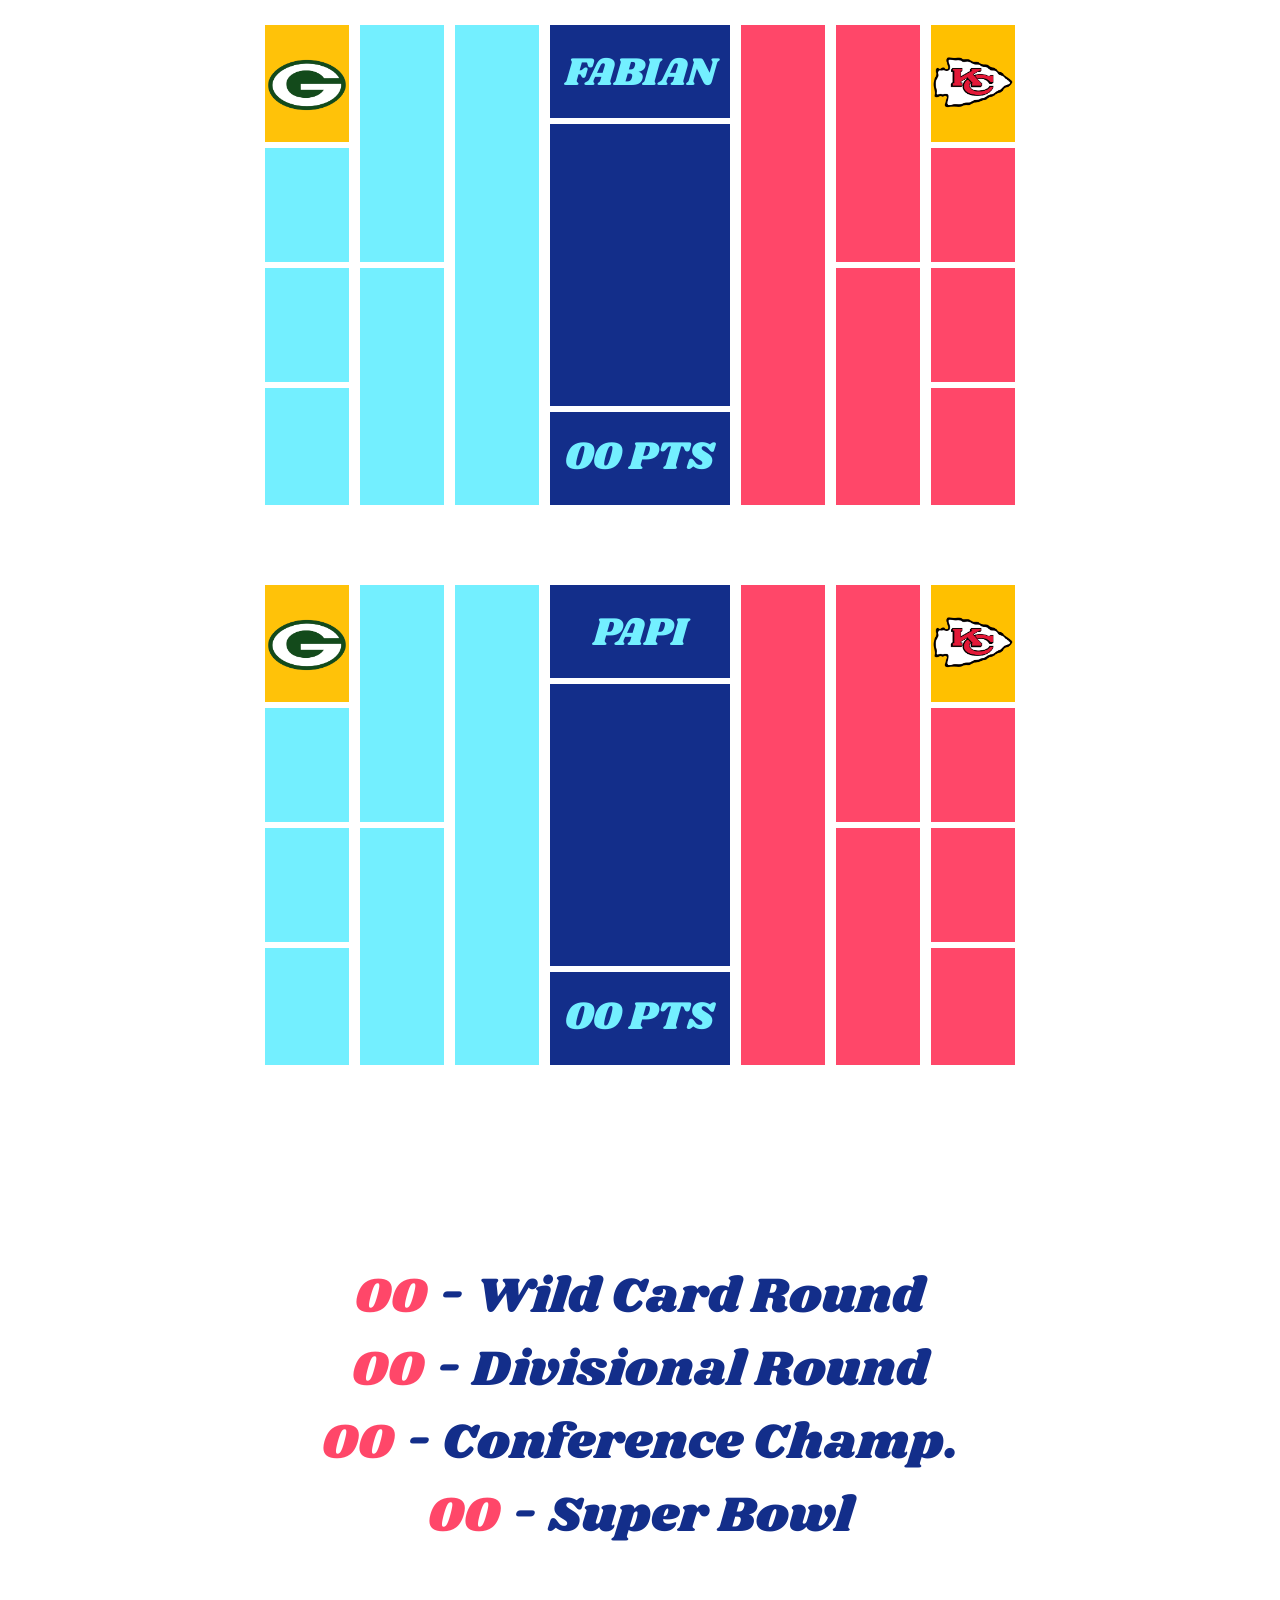
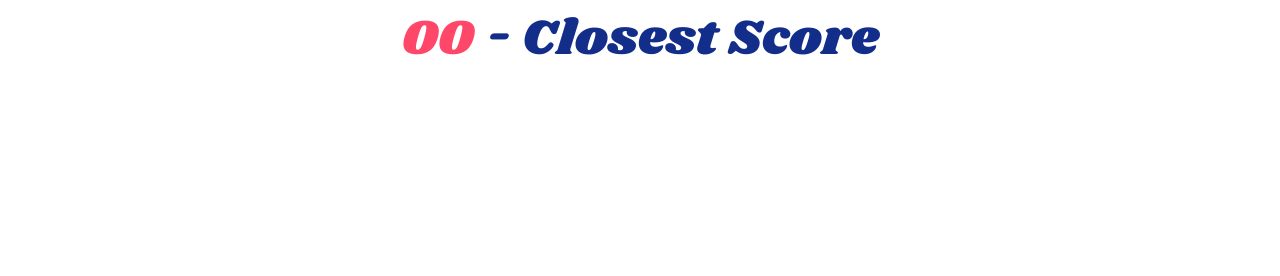
==== commit e5345616: "u" ====
--- a/index.html
+++ b/index.html
@@ -8,12 +8,12 @@
   <link rel="stylesheet" href="css/style.css">
   <script src="js/jquery-3.5.1.min.js"></script>
   <script src="js/script.js"></script>
-  <script src="js/make_picks.js"></script>
+  <!-- <script src="js/make_picks.js"></script> -->
 
 	<link rel="icon" href="icon.png">
   <link rel="apple-touch-icon-precomposed" href="custom_icon.png"/> 
   <link rel="apple-touch-icon" href="custom_icon.png"/> 
-  <meta name="apple-mobile-web-app-capable" content="yes" />
+<!--   <meta name="apple-mobile-web-app-capable" content="yes" /> -->
   
   <!-- fonts -->
   <link rel="preconnect" href="https://fonts.gstatic.com">
@@ -466,4 +466,4 @@
 
 </body>
 
-</html>+</html>
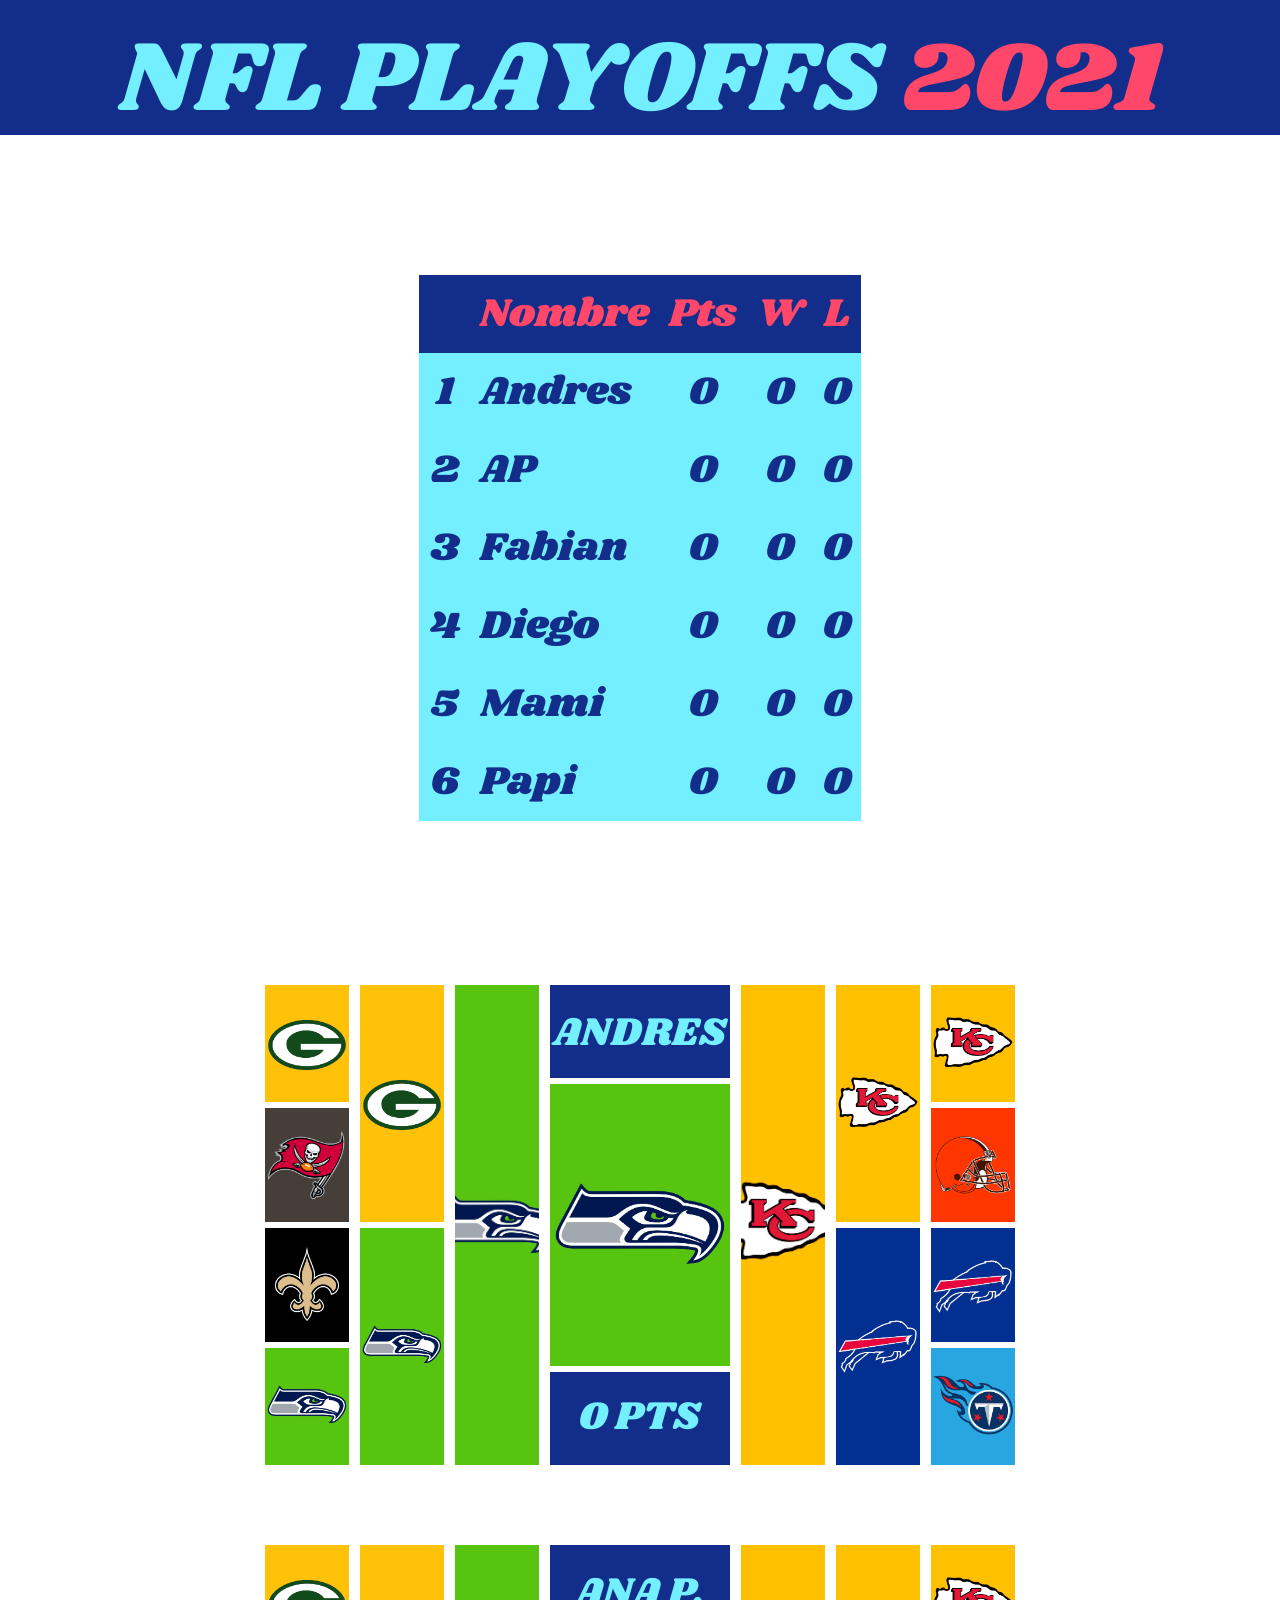
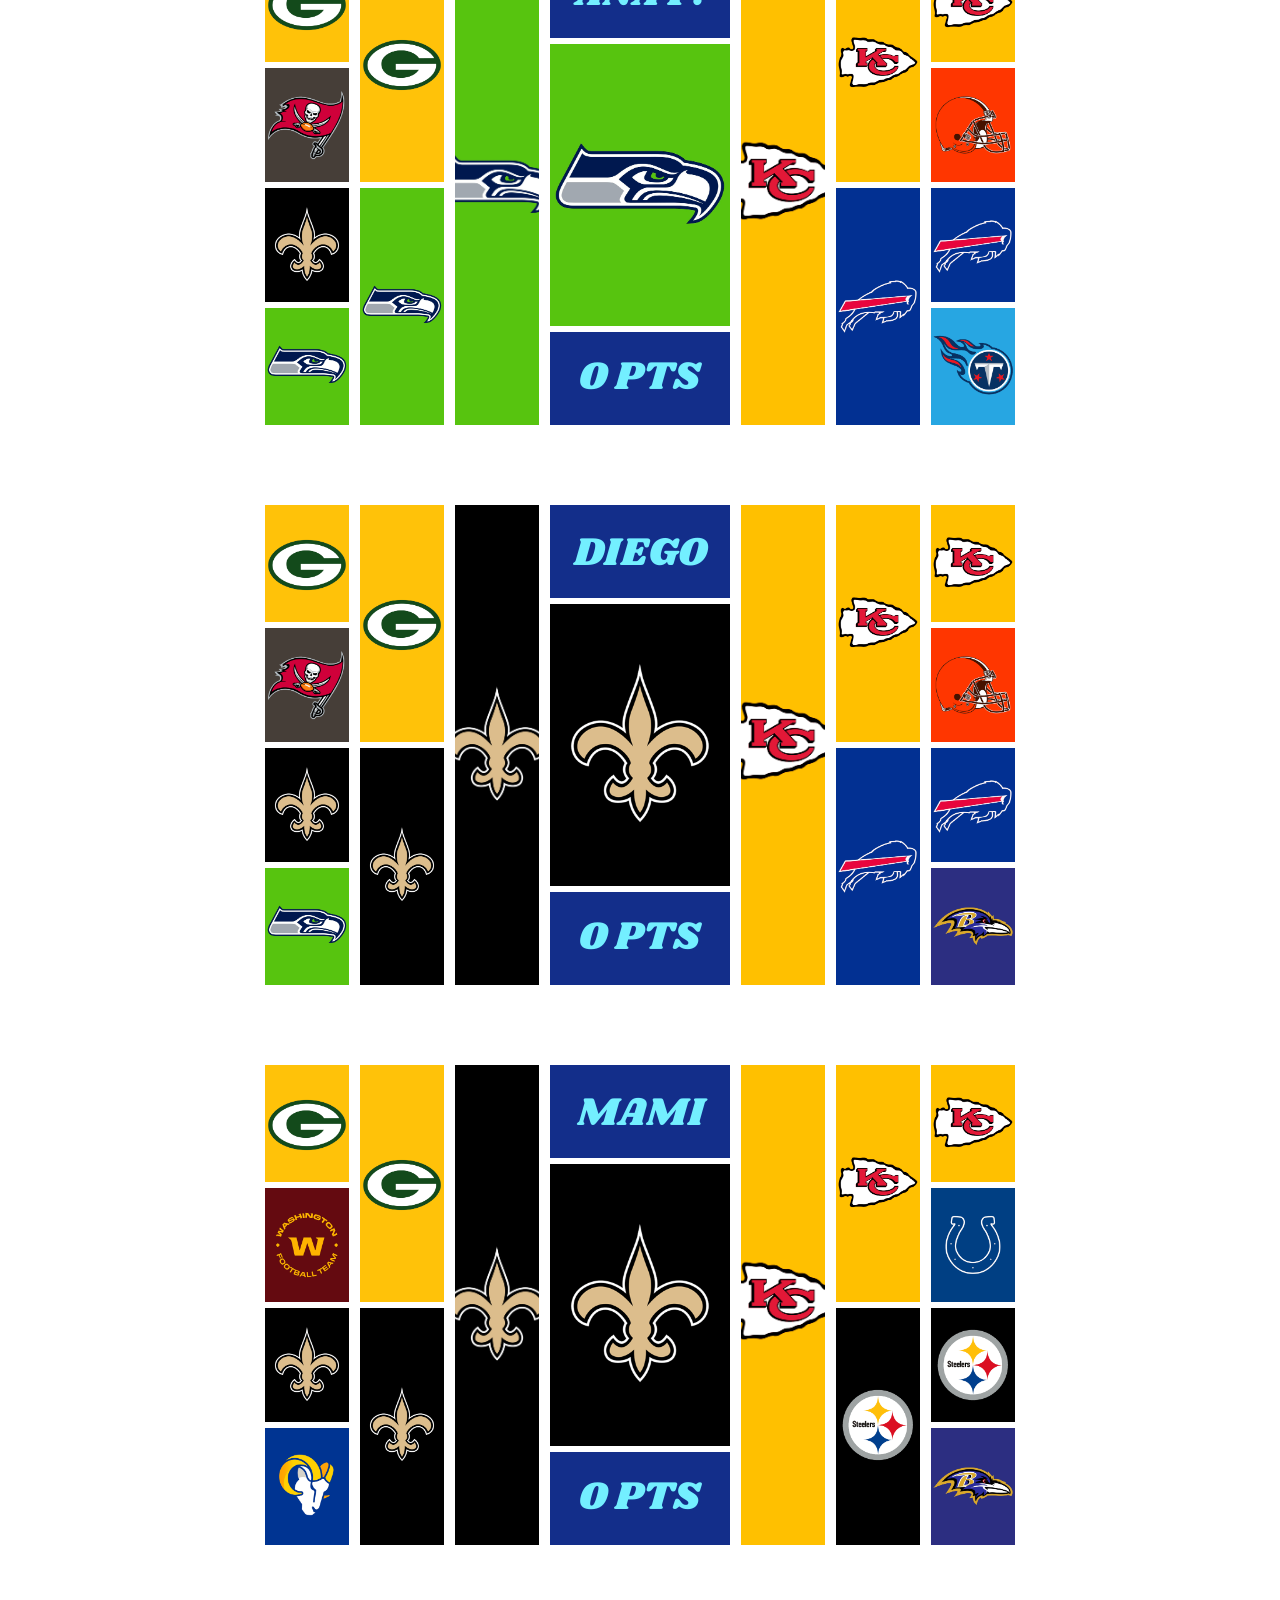
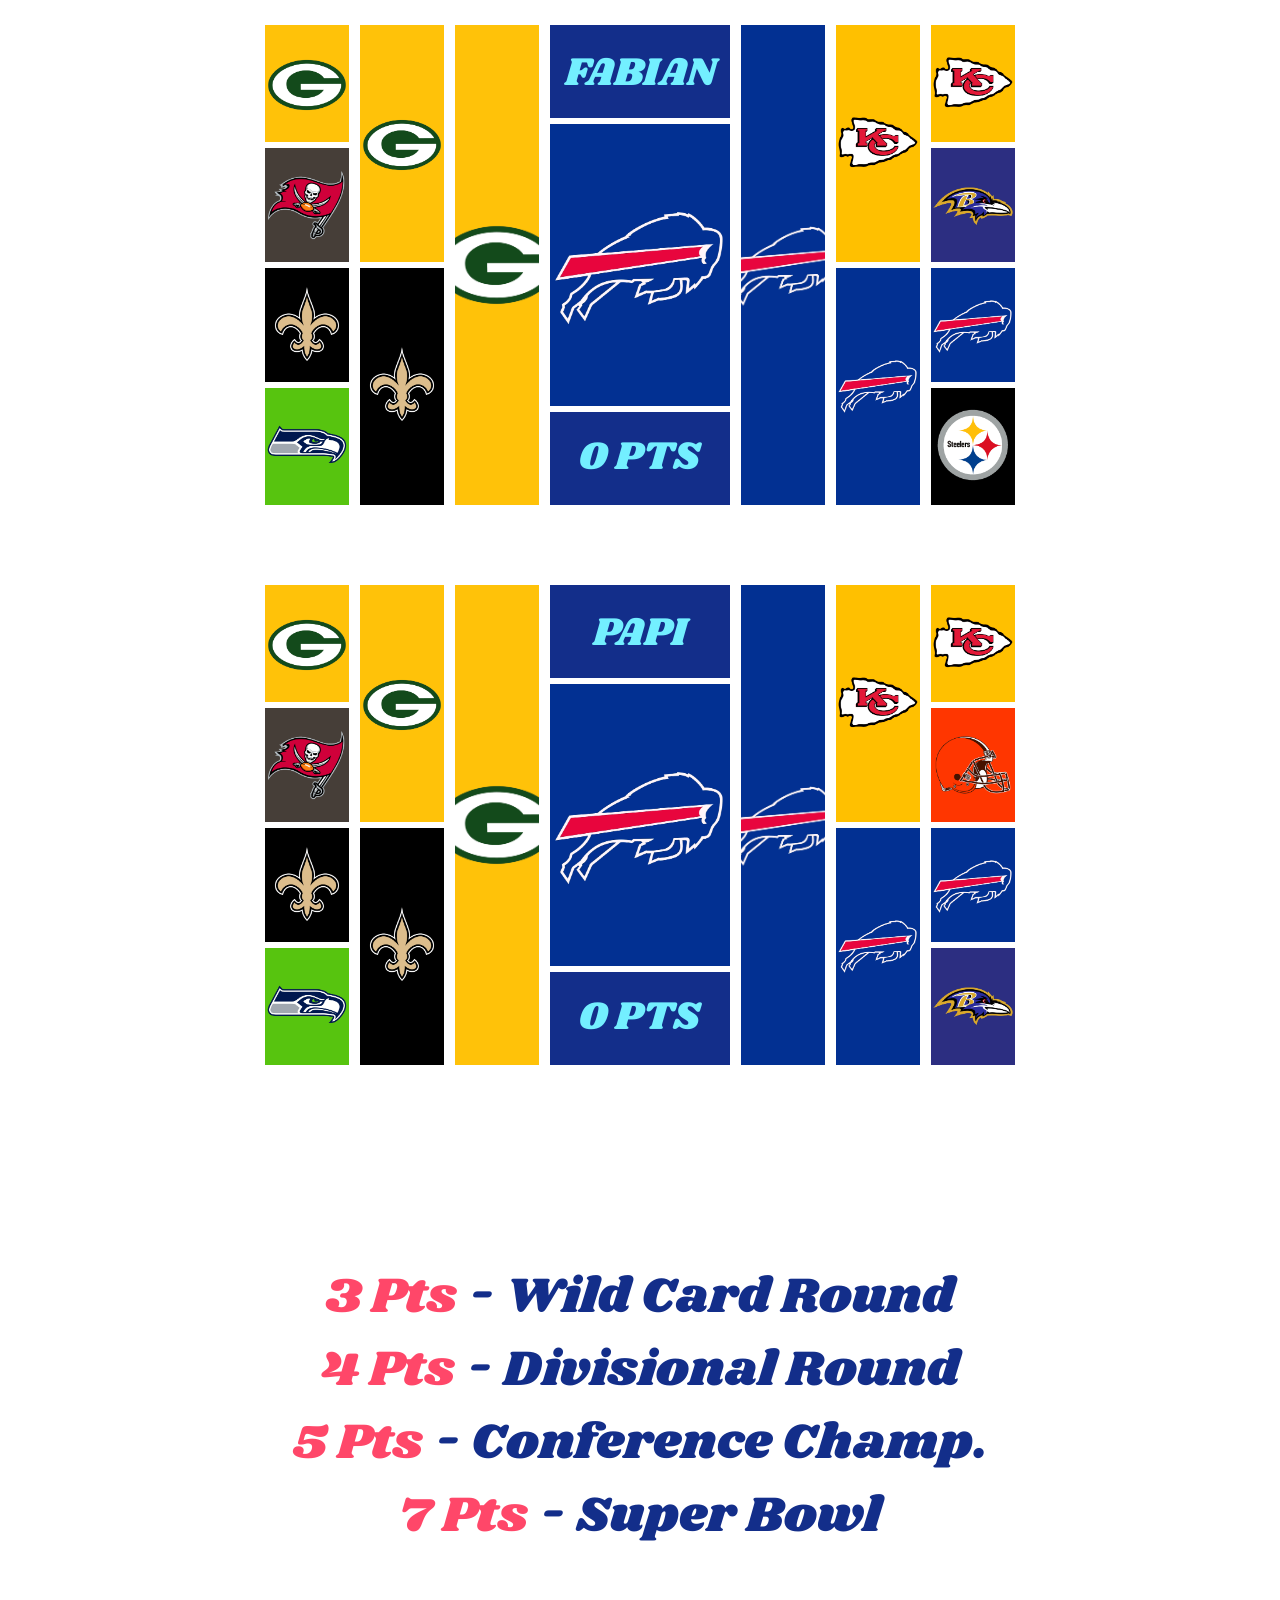
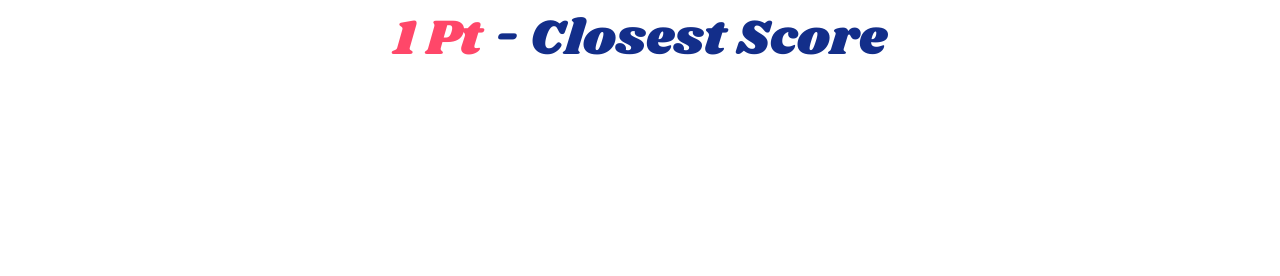
==== commit 4f26b498: "Update index.html" ====
--- a/index.html
+++ b/index.html
@@ -21,8 +21,9 @@
 </head>
 
 
-<body onload="initPicks(); init(); ">
-<div class="bar">
+<!-- <body onload="initPicks(); init(); "> -->
+<body onload="init(); ">
+	<div class="bar">
 </div>
 
 <div class="bar2 sticky">
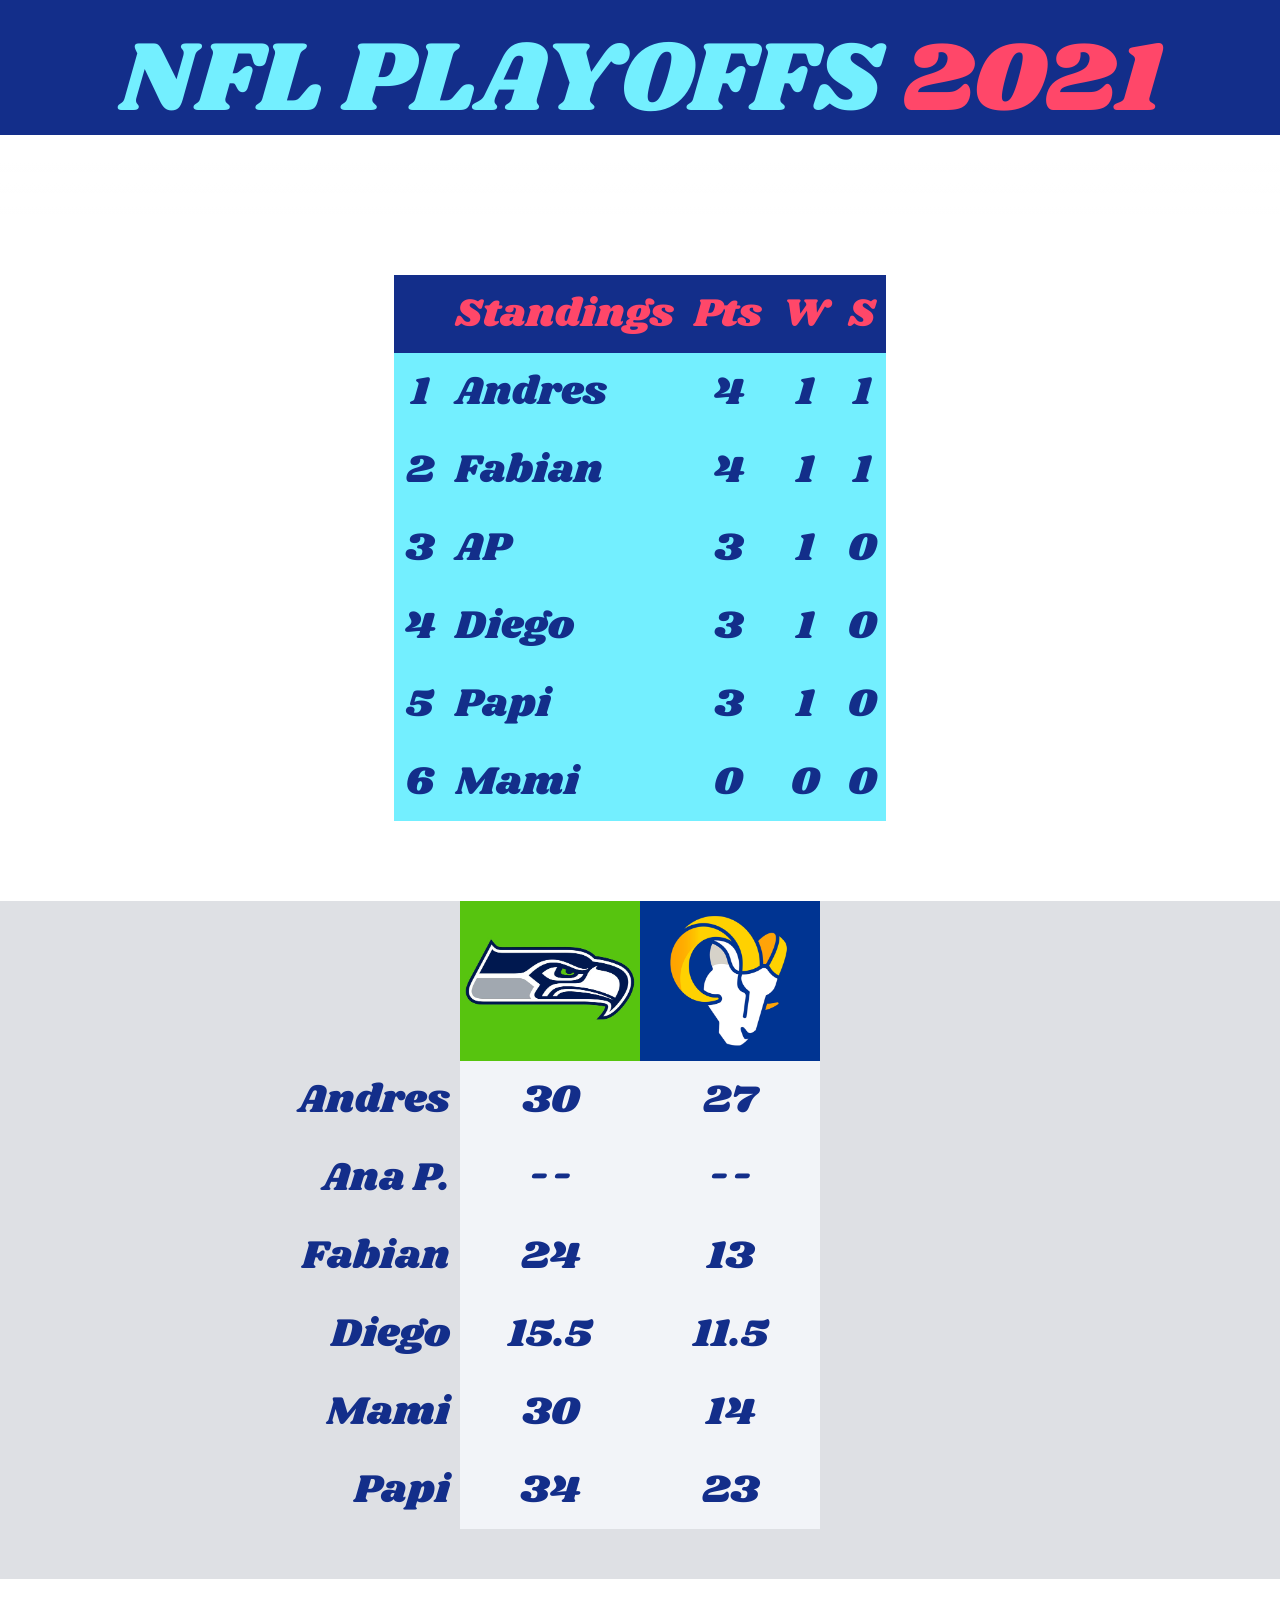
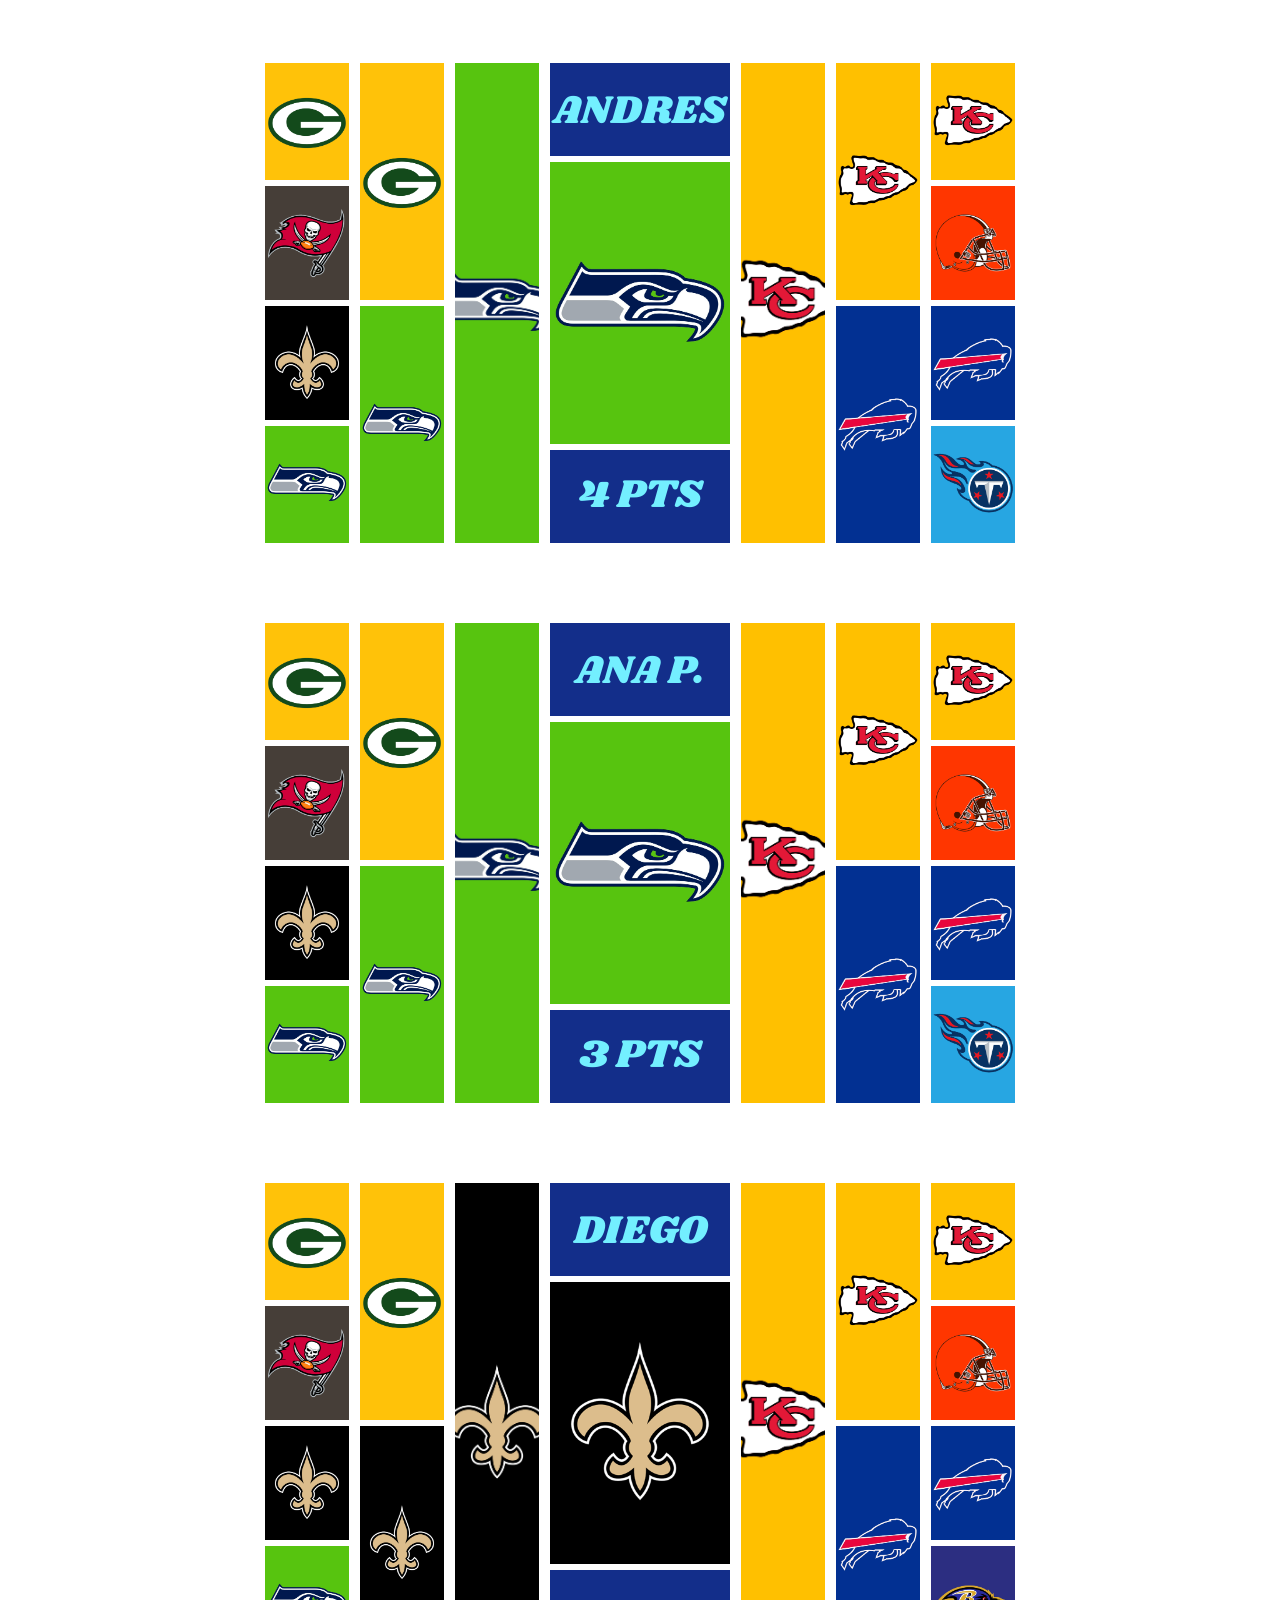
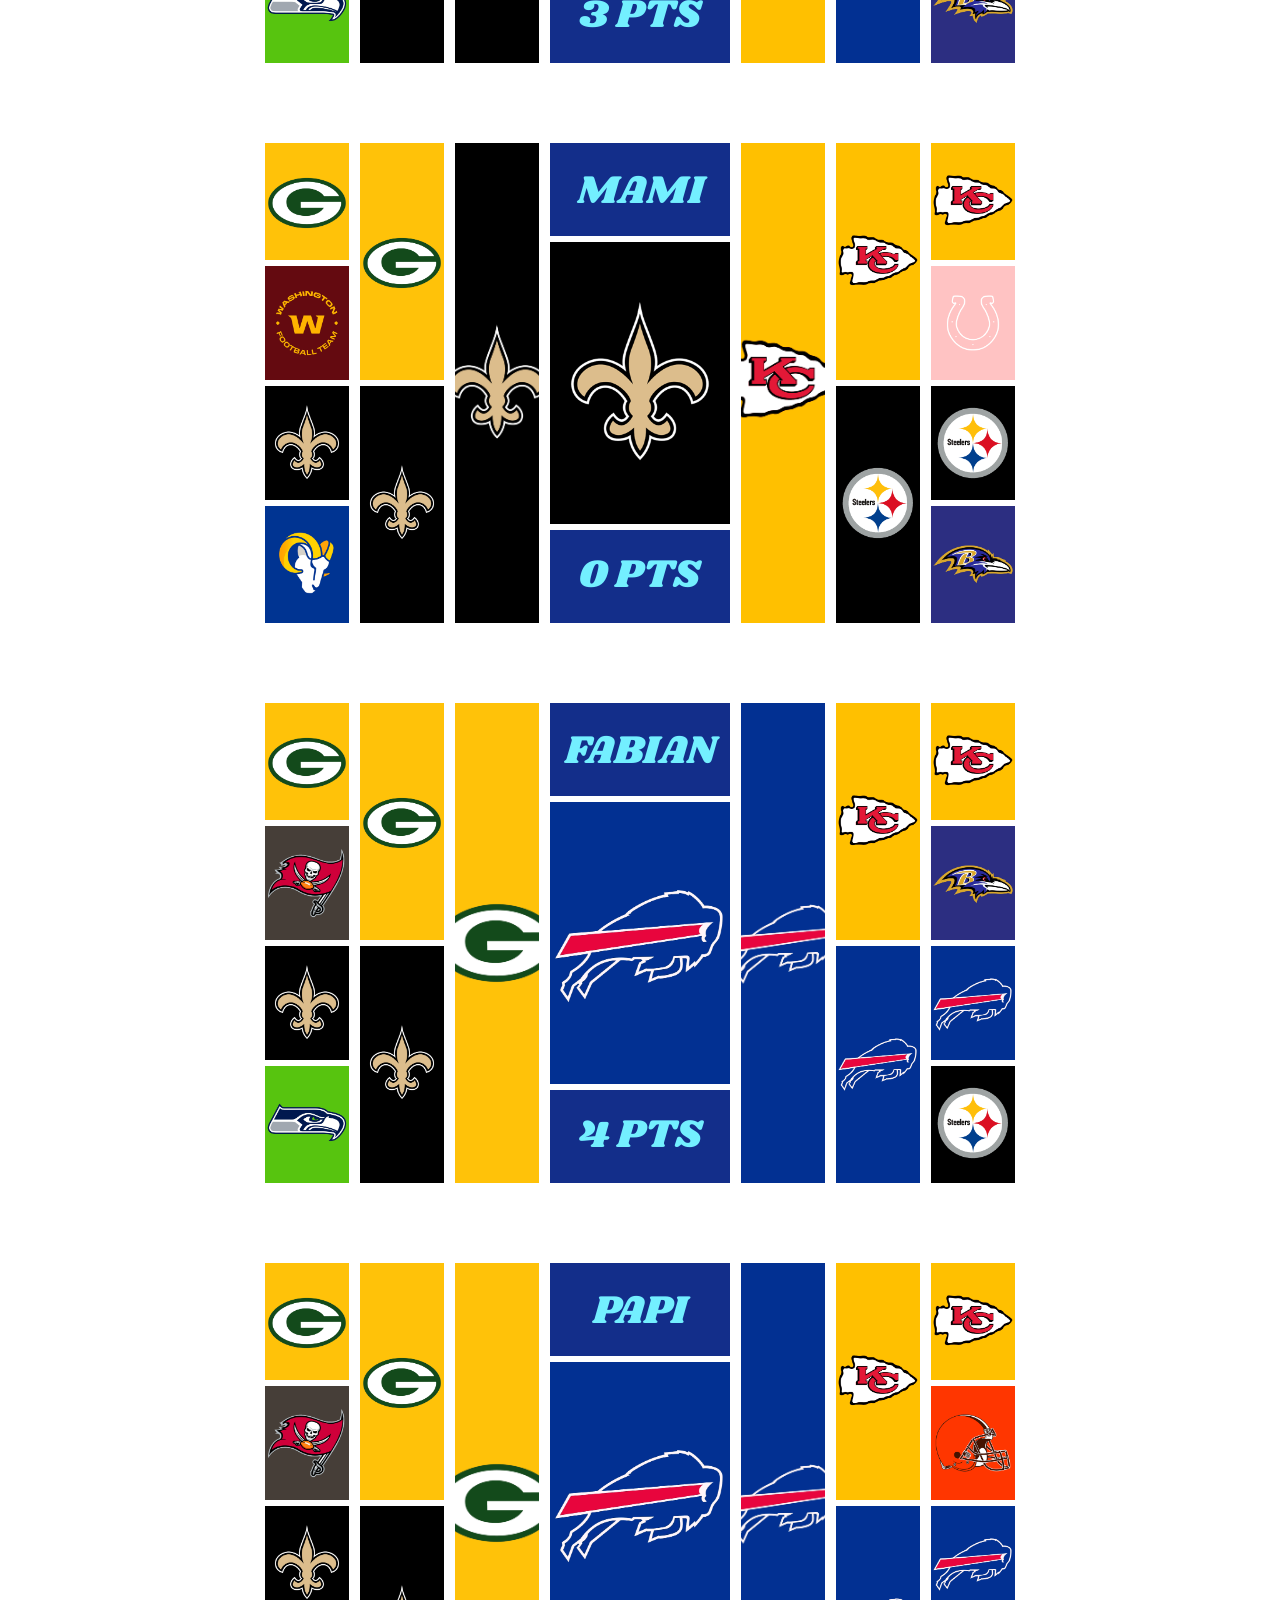
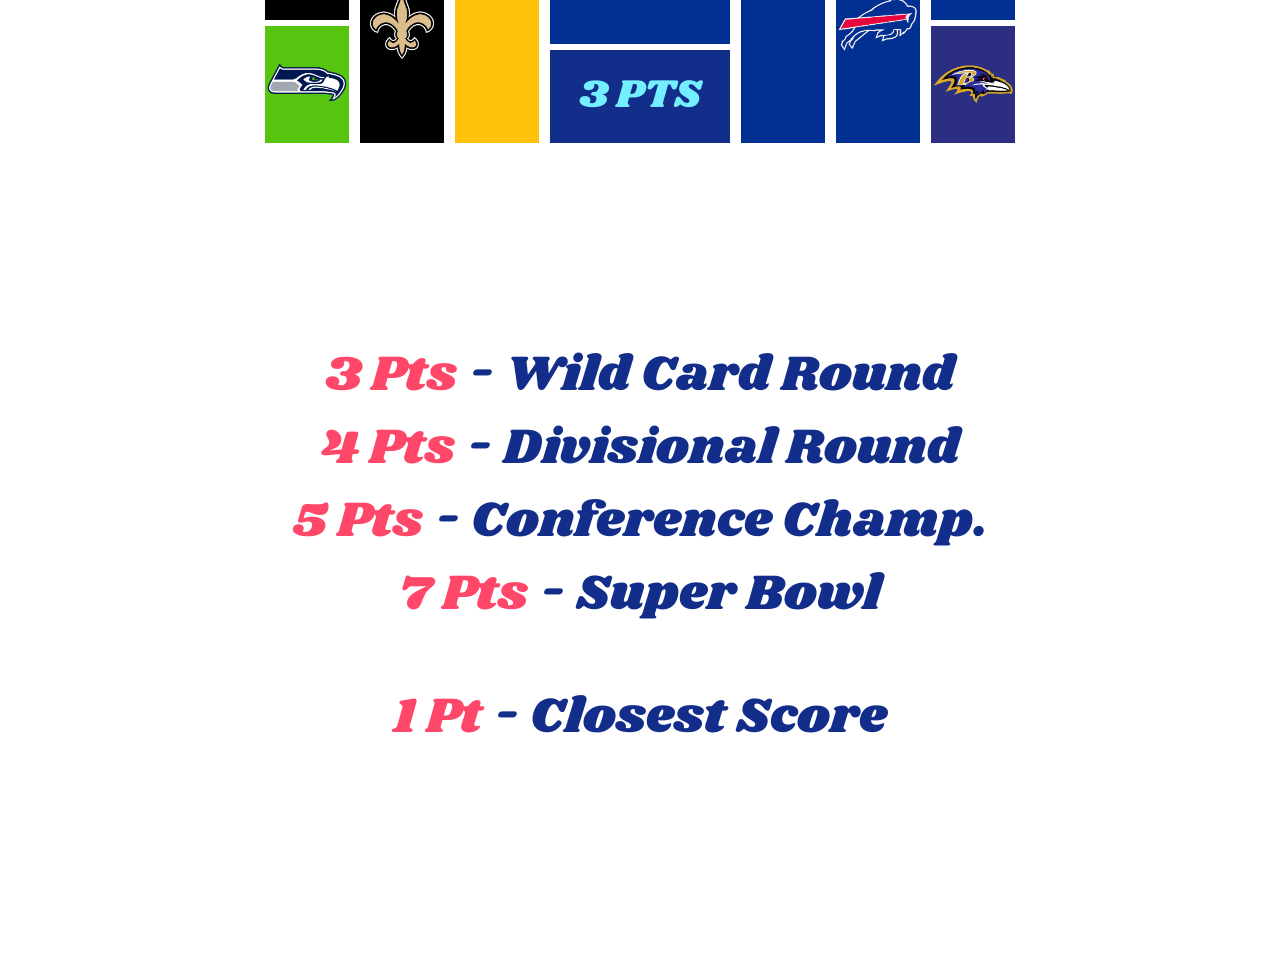
==== commit 1496434a: "u" ====
--- a/index.html
+++ b/index.html
@@ -44,10 +44,10 @@
   	<table>
 		<tr class="col">
 			<th></th>
-			<th class="name">Nombre</th>
+			<th class="name">Standings </th>
 			<th>Pts</th>
 			<th>W</th>
-			<th>L</th>
+			<th>S</th>
         </tr>
             
 		<tr class="wpos st0">
@@ -96,7 +96,55 @@
 </div>
 
 
-<div style="height: 50px;"></div>
+<!-- game score -->
+<div id="gameScore">
+	<div class="ptable">
+		<table>
+		  <tr class="col realGame">
+			  <th id="scoresScores"></th>
+			  <th id="home"></th>
+			  <th id="away"></th>
+			  <th id="scoresScores"></th>
+		  </tr>
+			  
+		  <tr class="wpos per0">
+			  <td class="nameScores">Andres</td>
+			  <td class="home">0</td>
+			  <td class="away">0</td>
+		  </tr>
+		  <tr class="wpos per1">
+			  <td class="nameScores">Ana P.</td>
+			  <td class="home">0</td>
+			  <td class="away">0</td>
+		  </tr>
+		  <tr class="wpos per2">
+			  <td class="nameScores">Fabian</td>
+			  <td class="home">0</td>
+			  <td class="away">0</td>
+		  </tr>
+		  <tr class="wpos per3">
+			  <td class="nameScores">Diego</td>
+			  <td class="home">0</td>
+			  <td class="away">0</td>
+		  </tr>
+		  <tr class="wpos per4">
+			  <td class="nameScores">Mami</td>
+			  <td class="home">0</td>
+			  <td class="away">0</td>
+		  </tr>
+		  <tr class="wpos per5">
+			  <td class="nameScores">Papi</td>
+			  <td class="home">0</td>
+			  <td class="away">0</td>
+		  </tr>
+	  </table>
+	</div>
+
+</div>
+
+
+
+<!-- <div style="height: 50px;"></div> -->
 
 <!-- MAKE PICKS -->
 <!-- <div class="predBlock makePredBlock">
--- a/css/style.css
+++ b/css/style.css
@@ -2,6 +2,7 @@
     --blue-color: rgb(19, 46, 138);
     --teal-color: rgb(115, 239, 255);
 	--red-color: rgb(255, 71, 105);
+	--gray-color: rgb(222, 224, 228);
 	
 	--full-height: 480px;
 	--half-height: 240px;
@@ -251,6 +252,39 @@
 	/* display: block; */
 }
 
+#scoresScores {
+	width: 200px;
+	background-color: var(--gray-color);
+	color: var(--blue-color);
+}
+#home, #away {
+	width:160px;
+	height: 140px;
+	background-size: cover;
+	background-position: center;
+}
+#home {
+	background-color: RED;
+}
+#away {
+	background-color: greenyellow;
+}
+.nameScores {
+	background-color: var(--gray-color);
+	text-align: right;
+}
+.home, .away {
+	background-color: rgba(242, 244, 248,1)
+}
+#gameScore {
+	background-color: var(--gray-color);
+	display: block;
+	width: 100%;
+	margin-top: 80px;
+	margin-bottom: 80px;
+	padding-bottom: 20px;
+}
+
 /* FOR SMALL SCREENS */
 @media (max-width:1030px){
 	:root {
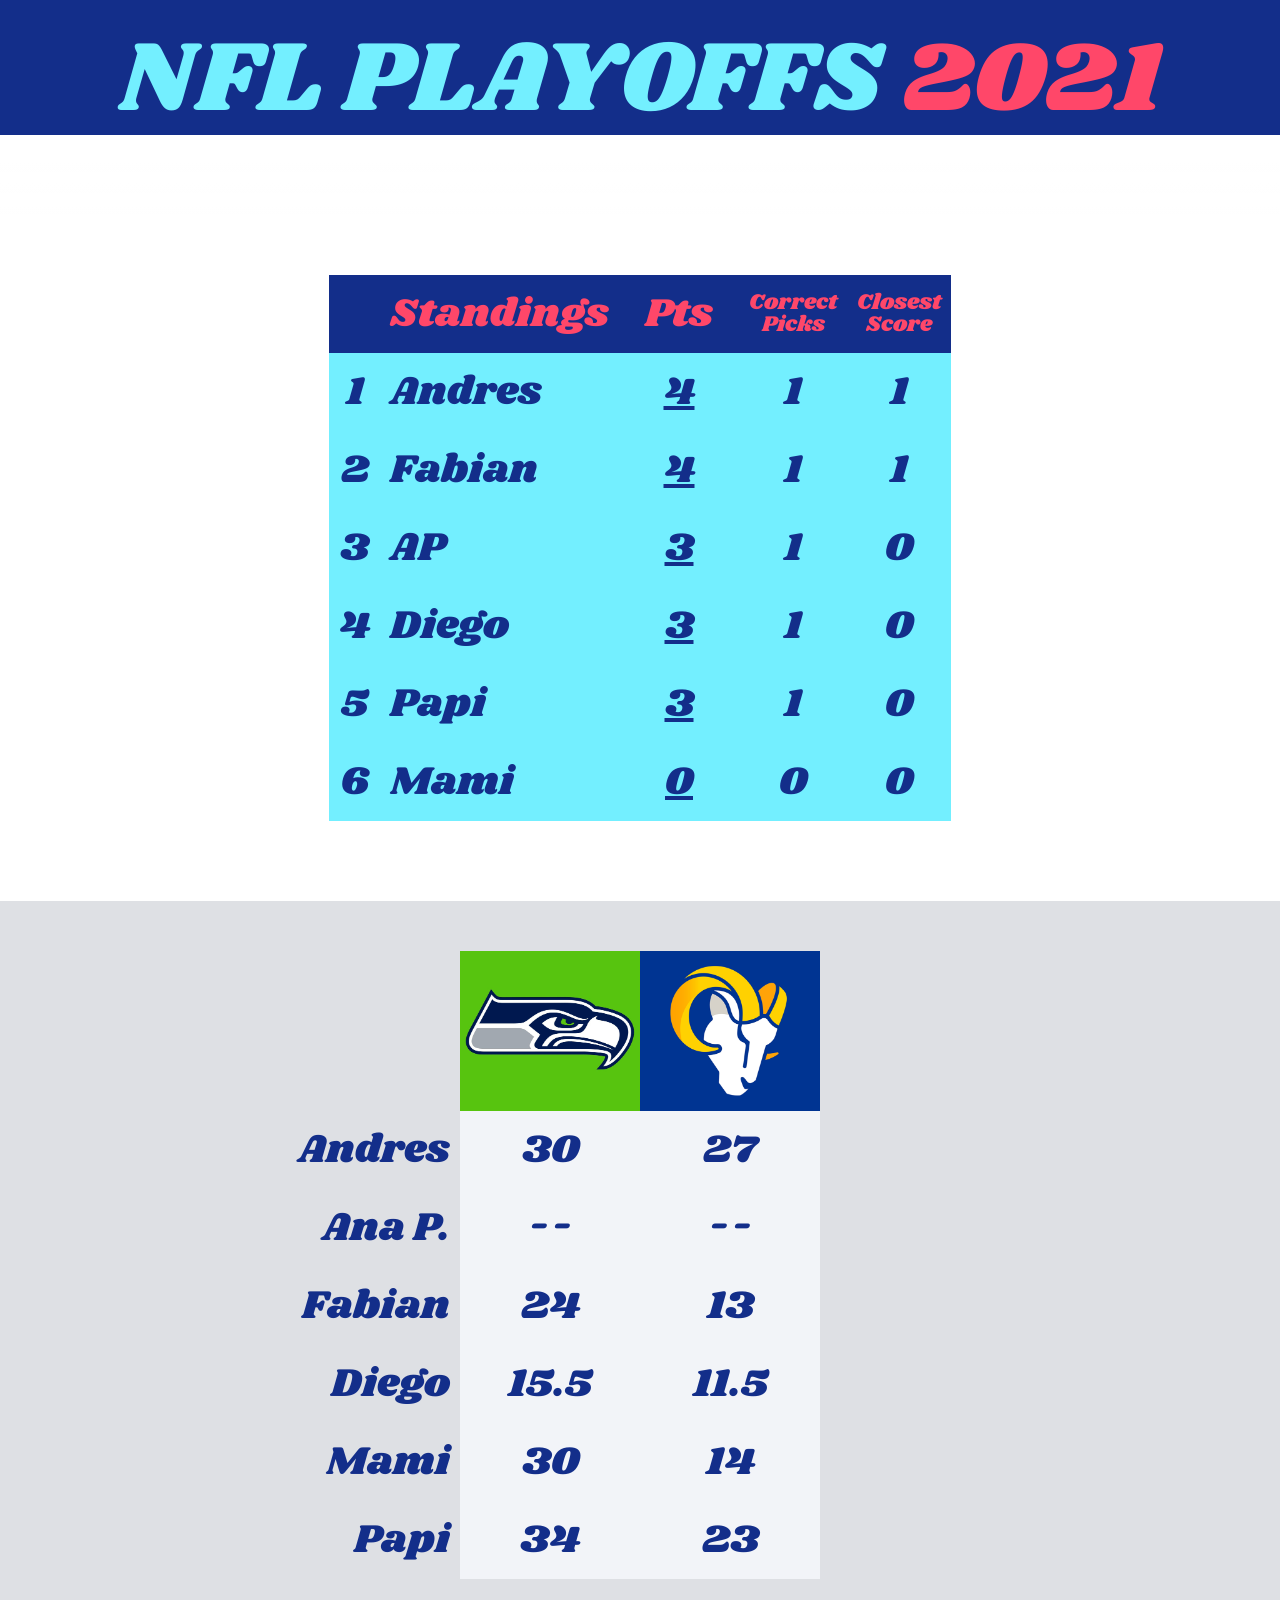
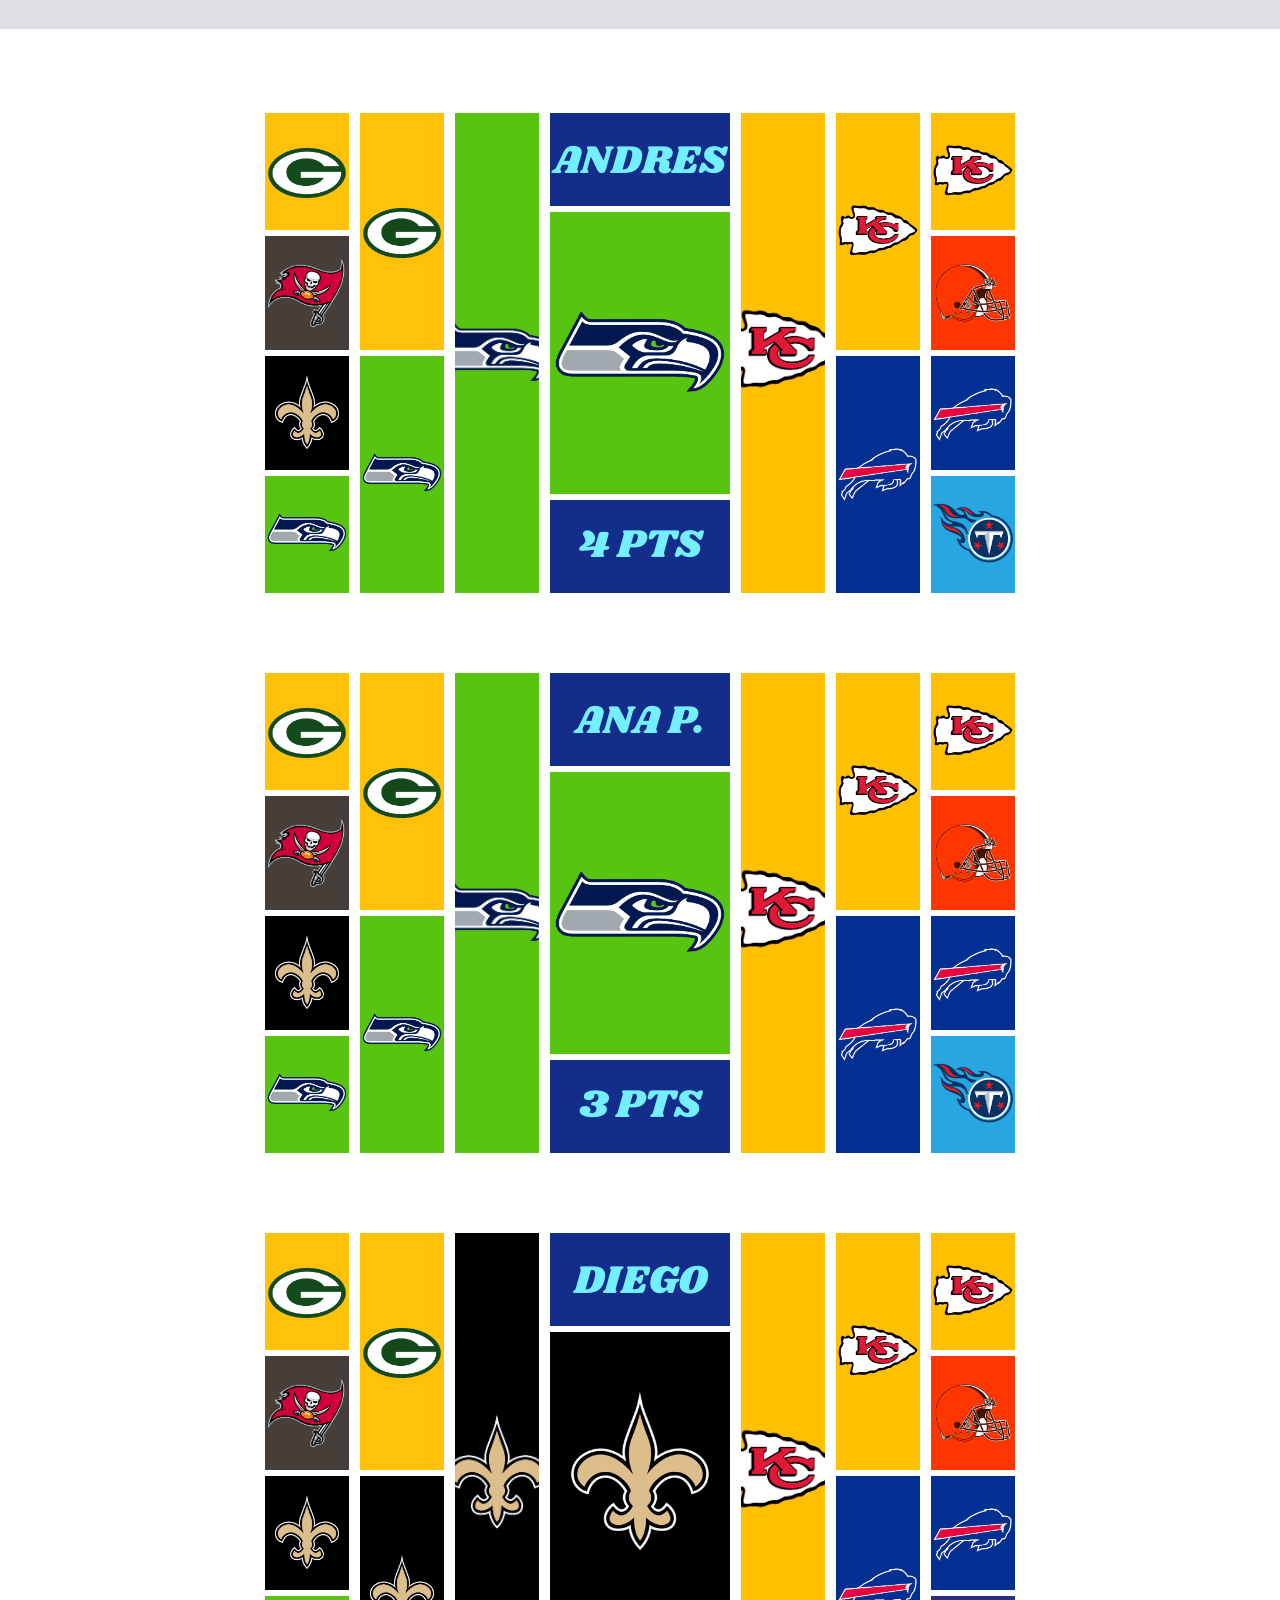
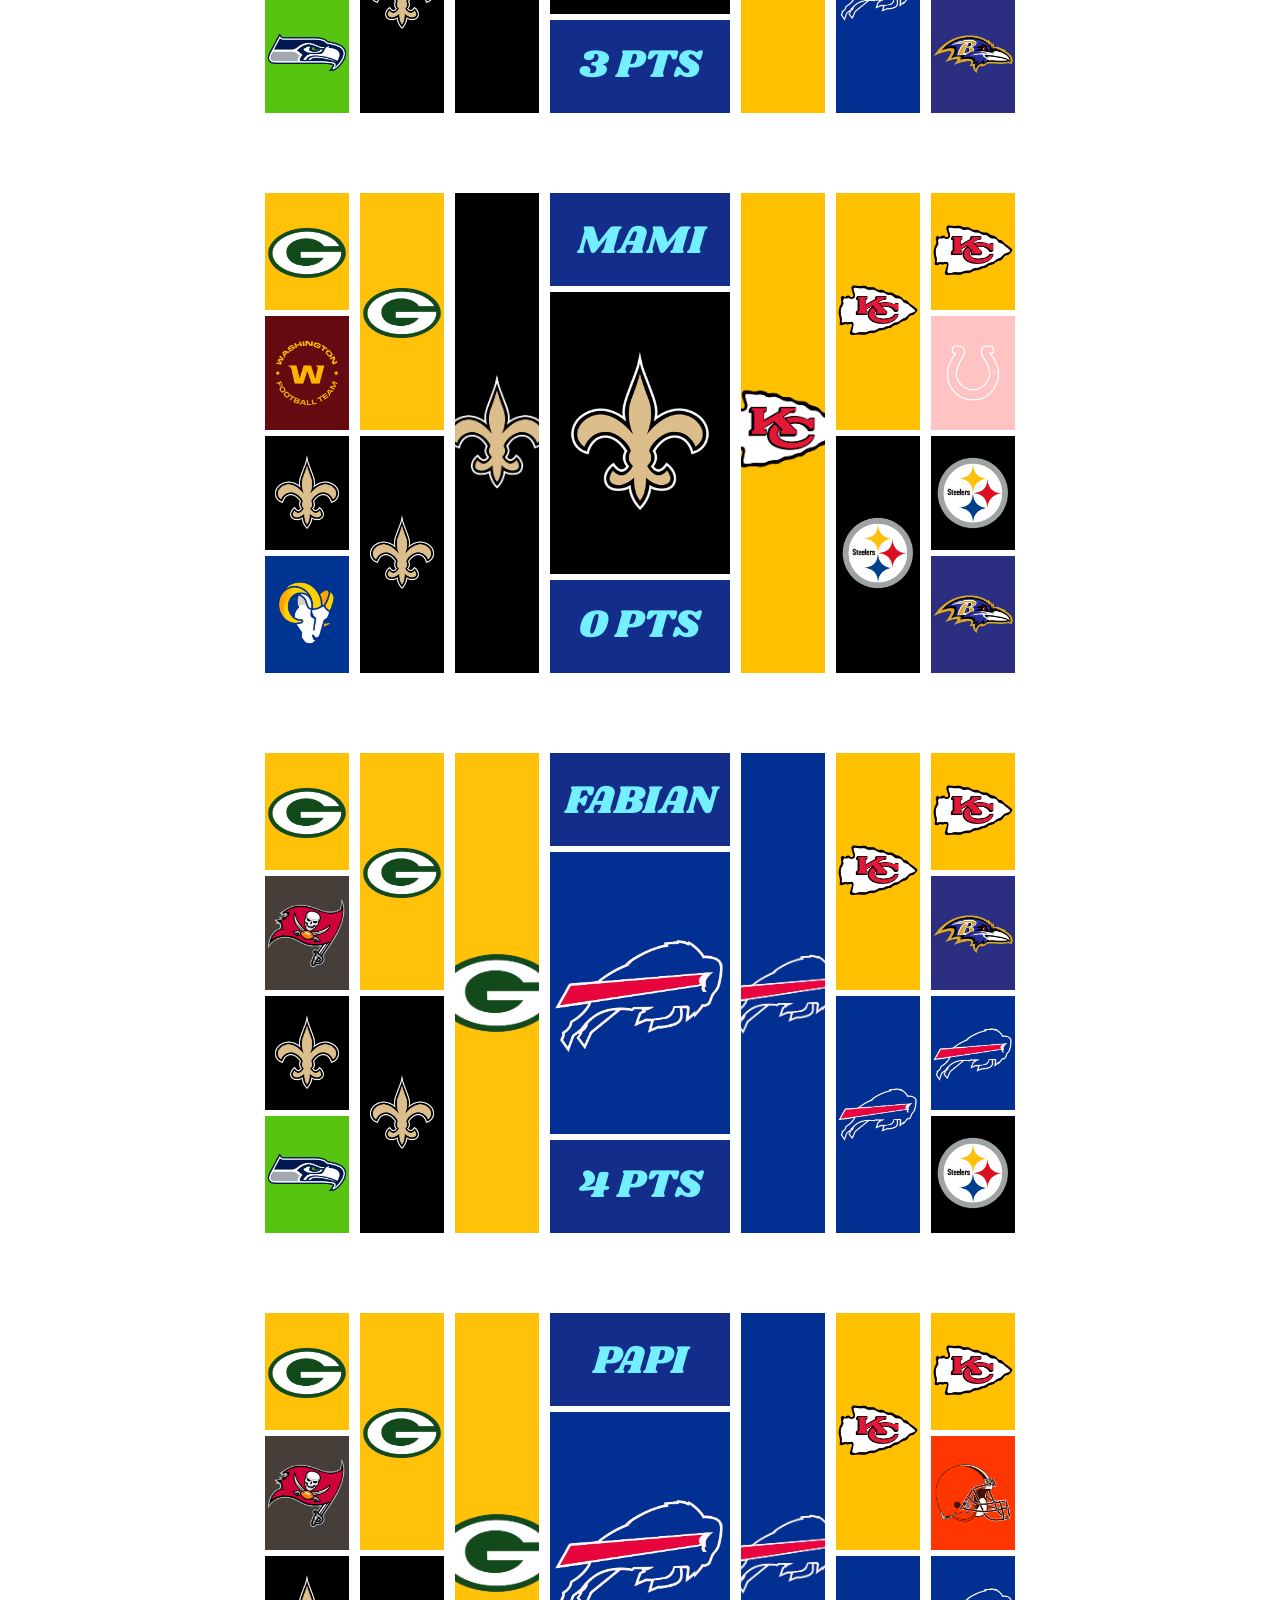
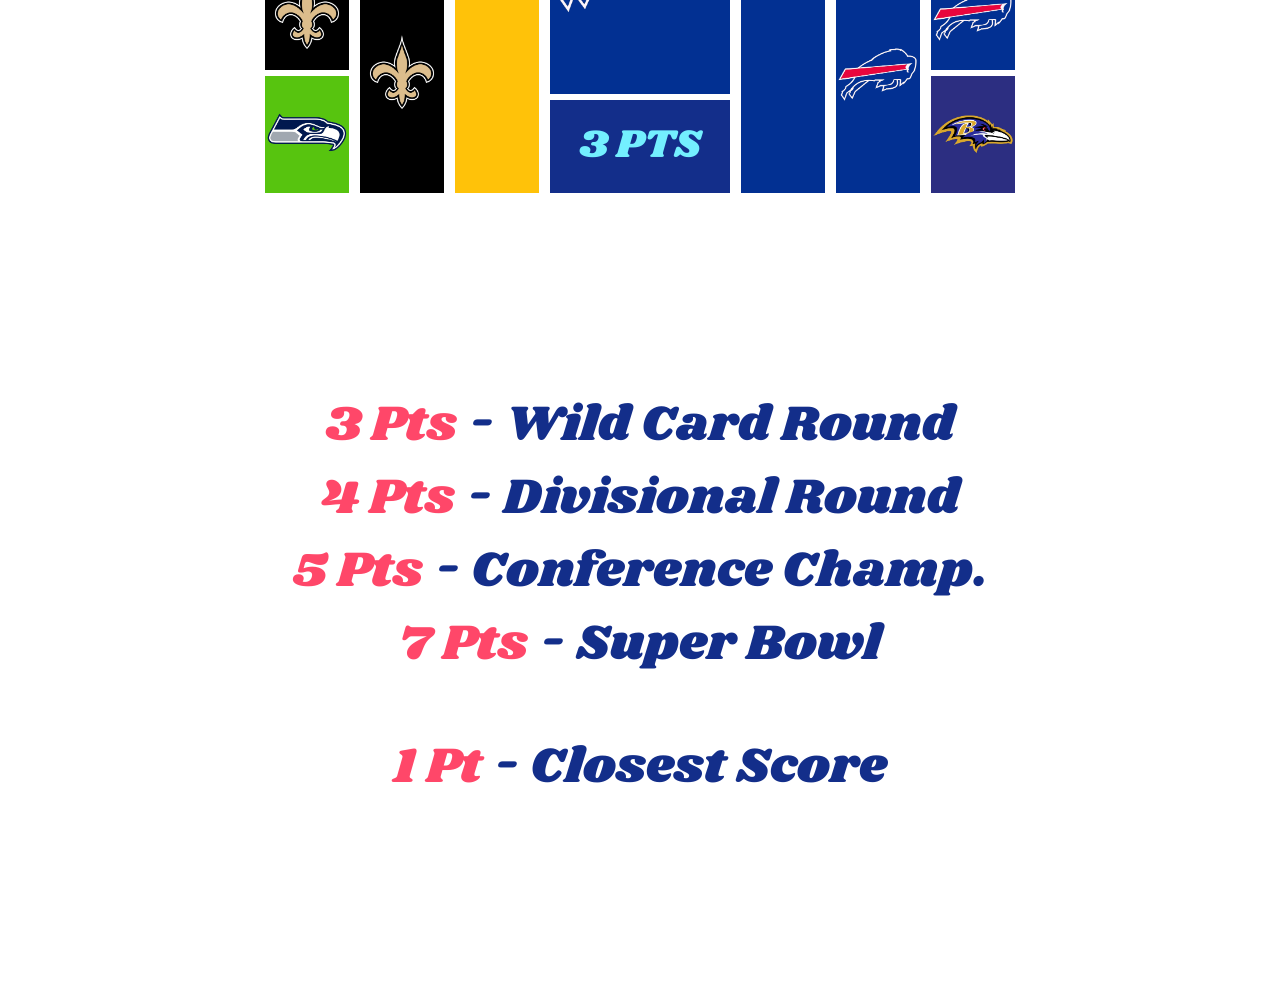
==== commit 492c2620: "u" ====
--- a/index.html
+++ b/index.html
@@ -44,10 +44,10 @@
   	<table>
 		<tr class="col">
 			<th></th>
-			<th class="name">Standings </th>
+			<th class="name standings">Standings </th>
 			<th>Pts</th>
-			<th>W</th>
-			<th>S</th>
+			<th class="tiny">Correct<br>Picks</th>
+			<th class="tiny">Closest<br>Score</th>
         </tr>
             
 		<tr class="wpos st0">
--- a/css/style.css
+++ b/css/style.css
@@ -87,9 +87,6 @@
 .col{
 	background-color: var(--blue-color);
 	color: var(--red-color);
-}
-th {
-	font-weight: 400;
 }
 .wpos{
 	background-color: var(--teal-color);
@@ -282,9 +279,23 @@
 	width: 100%;
 	margin-top: 80px;
 	margin-bottom: 80px;
+	padding-top: 20px;
 	padding-bottom: 20px;
 }
-
+.p {
+	text-decoration: underline;
+	width: 100px;
+}
+.tiny {
+	font-size: 22px;
+	line-height: 1em;
+}
+.standings {
+	text-align: left;
+}
+th, tr {
+	font-weight: 400;
+}
 /* FOR SMALL SCREENS */
 @media (max-width:1030px){
 	:root {
@@ -303,7 +314,7 @@
 	}
 
 	.ptable table{
-		font-size: 55px;
+		font-size: 60px;
 		font-weight: 400;
 	}	
 	
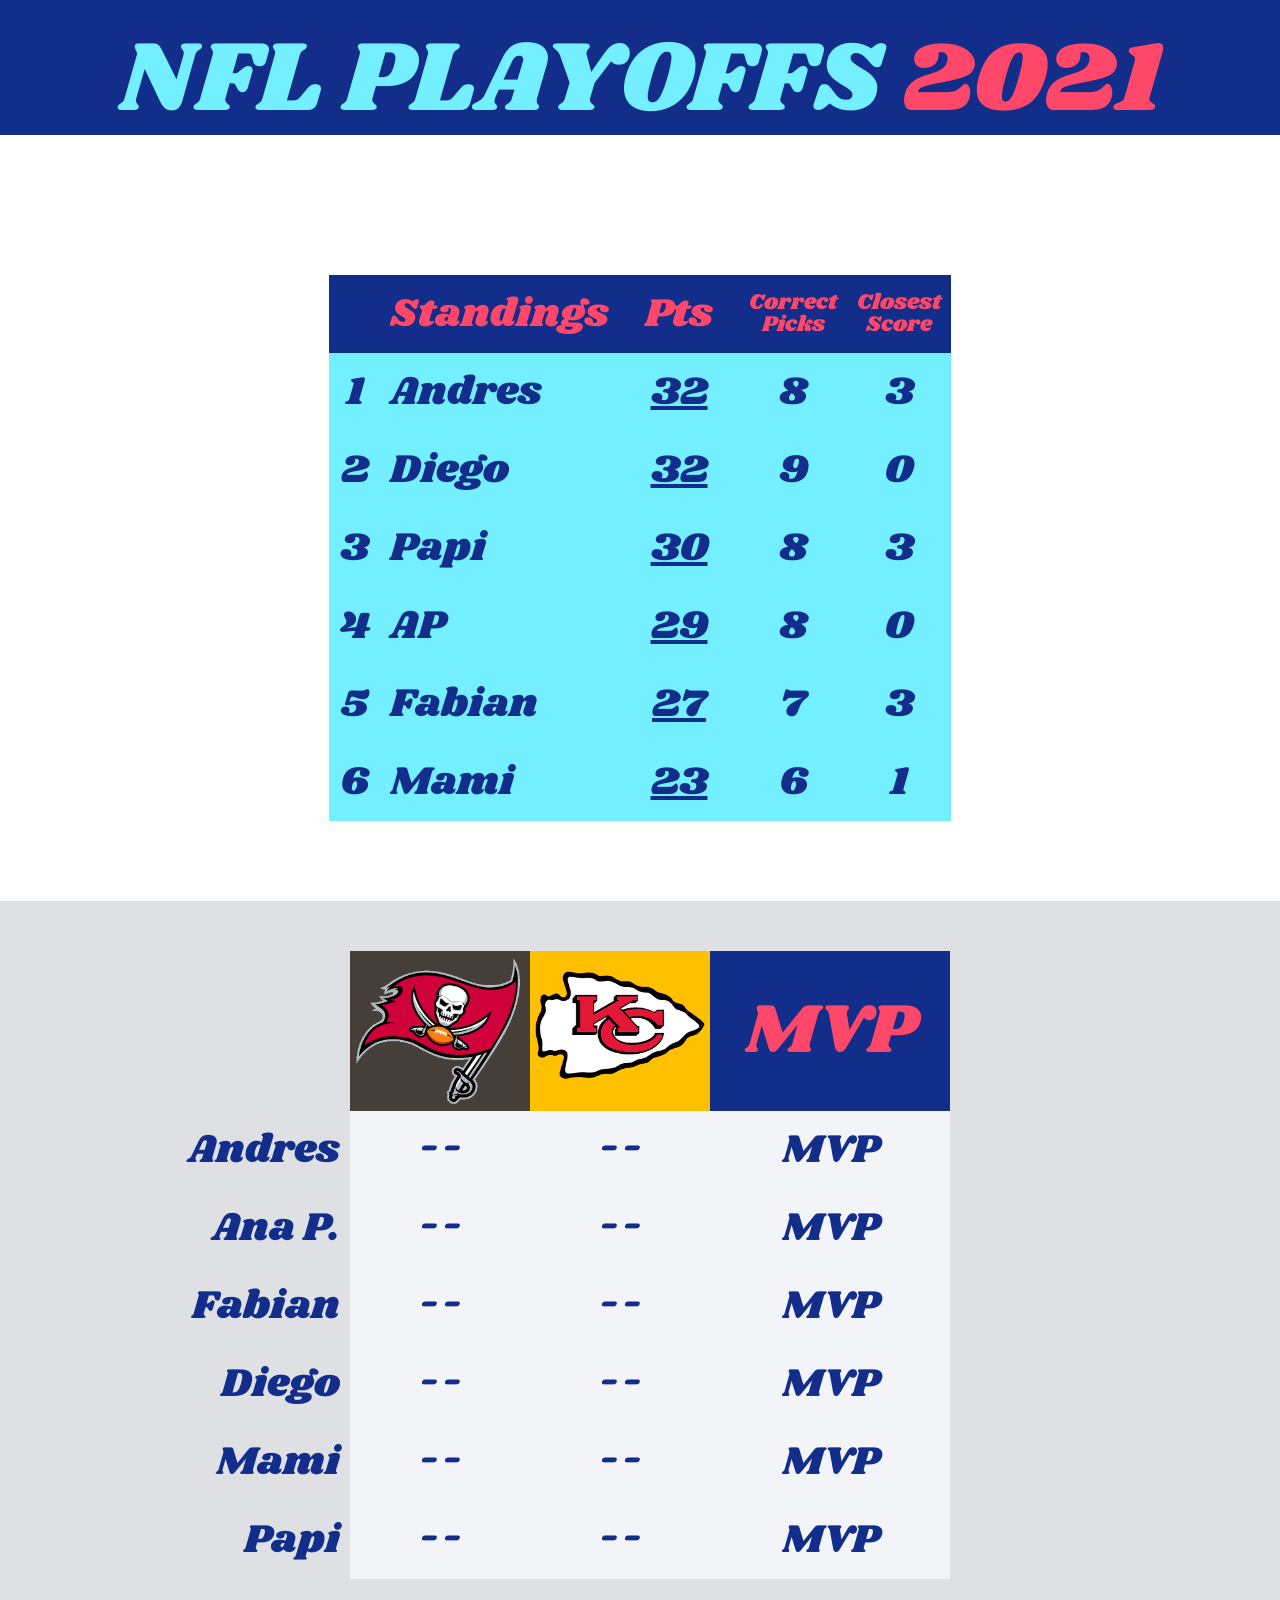
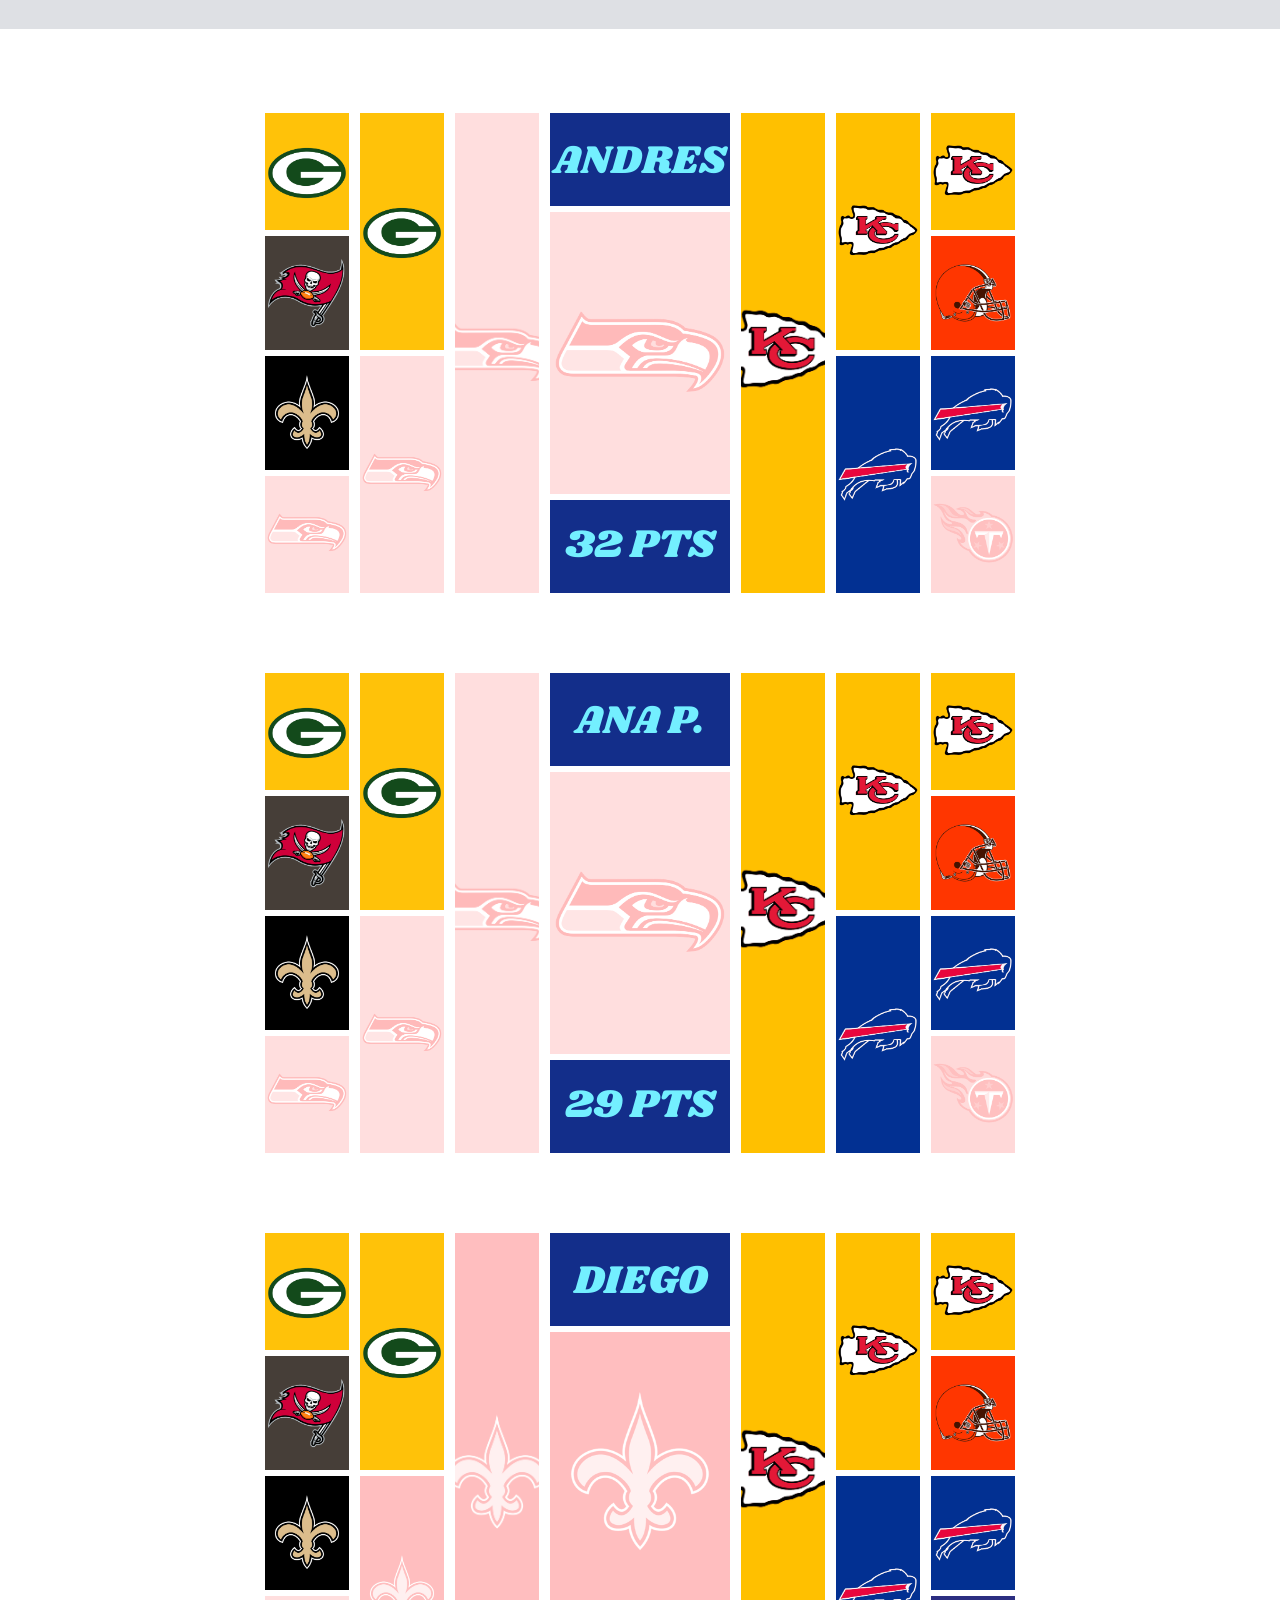
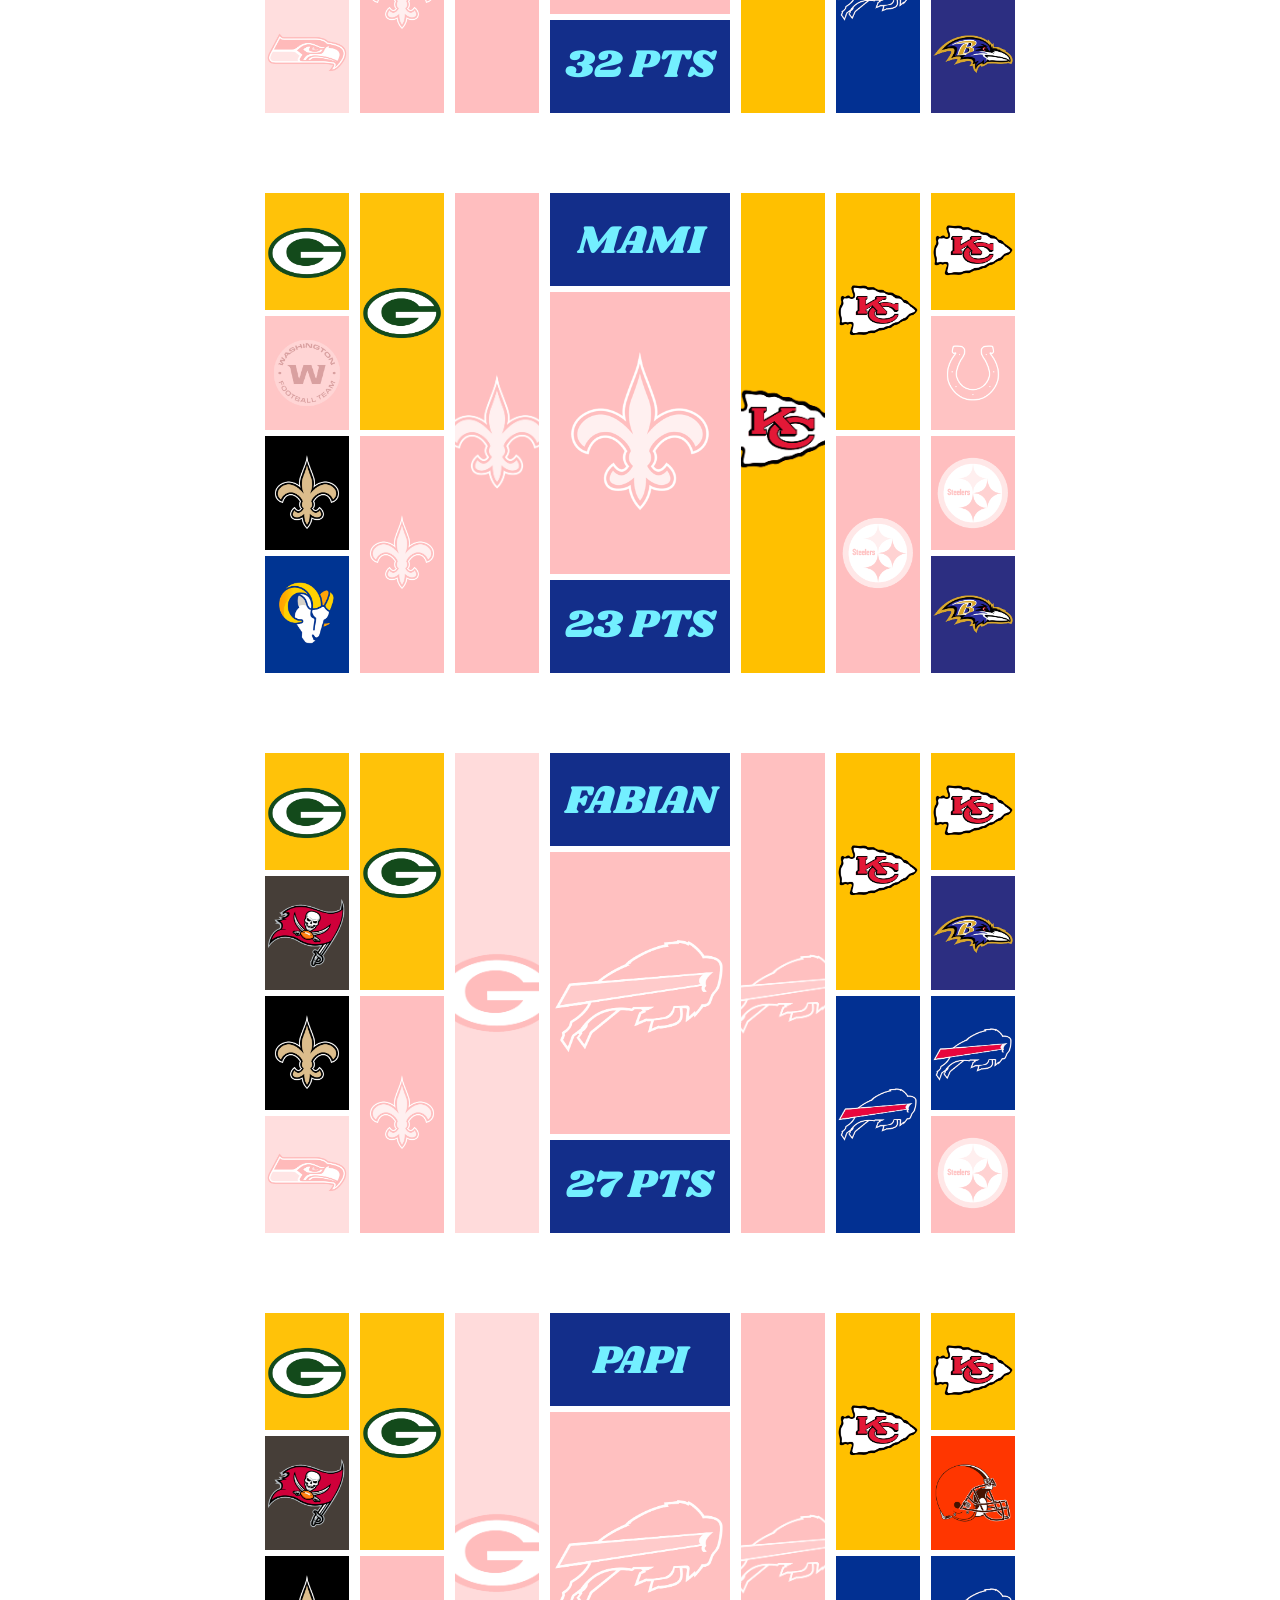
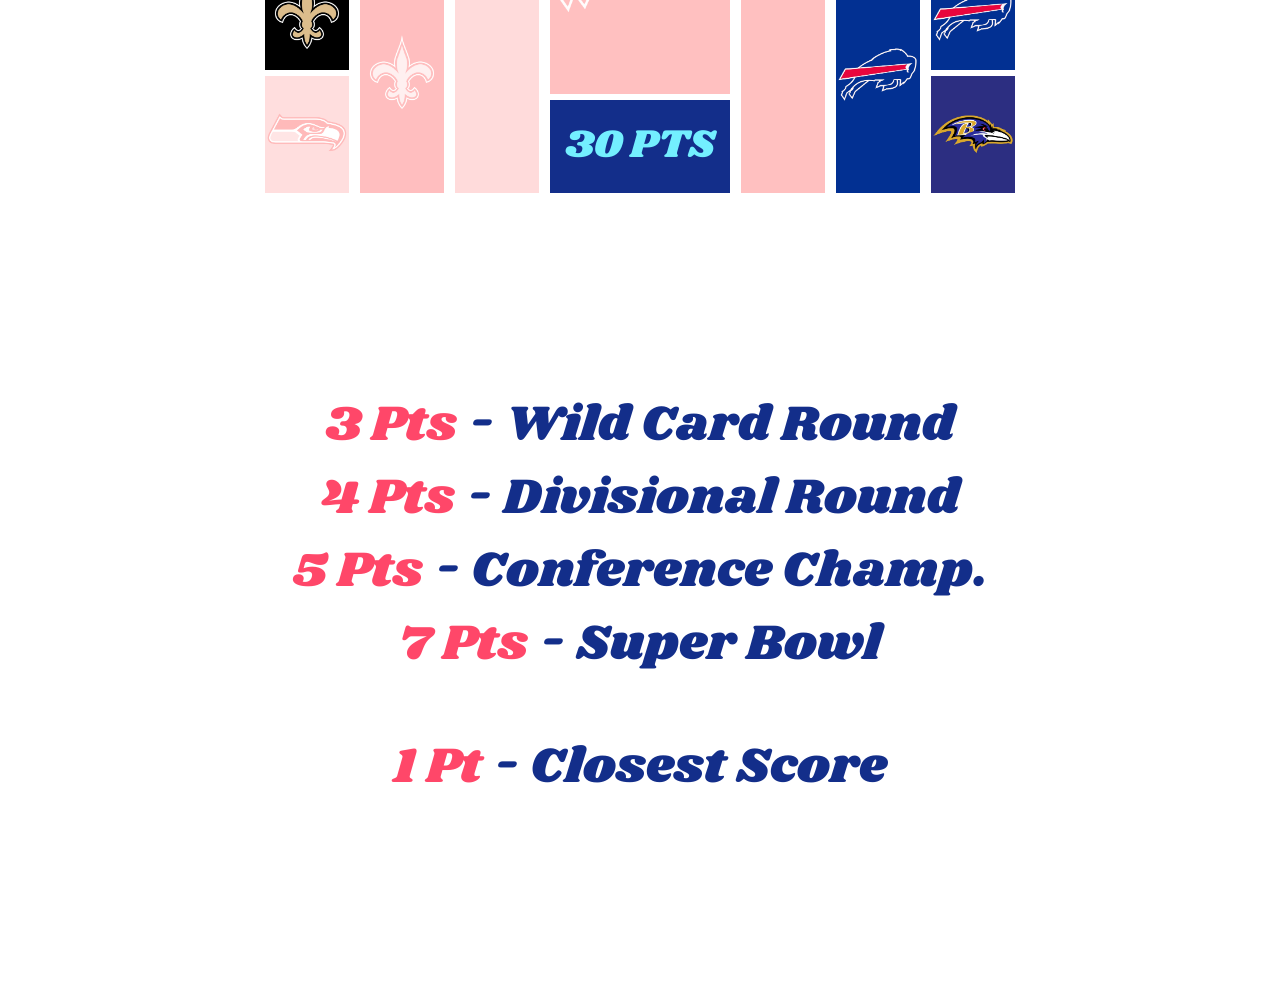
==== commit 7a6bf97e: "u" ====
--- a/index.html
+++ b/index.html
@@ -104,39 +104,46 @@
 			  <th id="scoresScores"></th>
 			  <th id="home"></th>
 			  <th id="away"></th>
-			  <th id="scoresScores"></th>
-		  </tr>
+			  <th id="mvp">MVP</th>
+			  <th id="scoresScores2"></th>
+			</tr>
 			  
 		  <tr class="wpos per0">
 			  <td class="nameScores">Andres</td>
 			  <td class="home">0</td>
 			  <td class="away">0</td>
-		  </tr>
+			  <th class="mvp"></th>
+			</tr>
 		  <tr class="wpos per1">
 			  <td class="nameScores">Ana P.</td>
 			  <td class="home">0</td>
 			  <td class="away">0</td>
-		  </tr>
+			  <th class="mvp"></th>
+			</tr>
 		  <tr class="wpos per2">
 			  <td class="nameScores">Fabian</td>
 			  <td class="home">0</td>
 			  <td class="away">0</td>
-		  </tr>
+			  <th class="mvp"></th>
+			</tr>
 		  <tr class="wpos per3">
 			  <td class="nameScores">Diego</td>
 			  <td class="home">0</td>
 			  <td class="away">0</td>
-		  </tr>
+			  <th class="mvp"></th>
+			</tr>
 		  <tr class="wpos per4">
 			  <td class="nameScores">Mami</td>
 			  <td class="home">0</td>
 			  <td class="away">0</td>
-		  </tr>
+			  <th class="mvp"></th>
+			</tr>
 		  <tr class="wpos per5">
 			  <td class="nameScores">Papi</td>
 			  <td class="home">0</td>
 			  <td class="away">0</td>
-		  </tr>
+			  <th class="mvp"></th>
+			</tr>
 	  </table>
 	</div>
 
--- a/css/style.css
+++ b/css/style.css
@@ -254,7 +254,12 @@
 	background-color: var(--gray-color);
 	color: var(--blue-color);
 }
-#home, #away {
+#scoresScores2 {
+	width: 180px;
+	background-color: var(--gray-color);
+	color: var(--blue-color);
+}
+#home, #away, #mvp {
 	width:160px;
 	height: 140px;
 	background-size: cover;
@@ -266,12 +271,17 @@
 #away {
 	background-color: greenyellow;
 }
+#mvp {
+	width:220px;
+	font-size:70px;
+}
 .nameScores {
 	background-color: var(--gray-color);
 	text-align: right;
 }
-.home, .away {
-	background-color: rgba(242, 244, 248,1)
+.home, .away, .mvp {
+	background-color: rgba(242, 244, 248,1);
+	color: var(--blue-color);
 }
 #gameScore {
 	background-color: var(--gray-color);
@@ -341,6 +351,14 @@
 		margin-bottom: 300px;
 	}
 
+	#scoresScores2 {
+		width: 20px;
+		background-color: var(--gray-color);
+		color: var(--blue-color);
+	}
+	.mvp {
+		font-size: 40px;
+	}
 	/* HORIZONTAL SMALL SCREEN */
     @media (orientation: landscape) {
         .bar, .bar2 {
